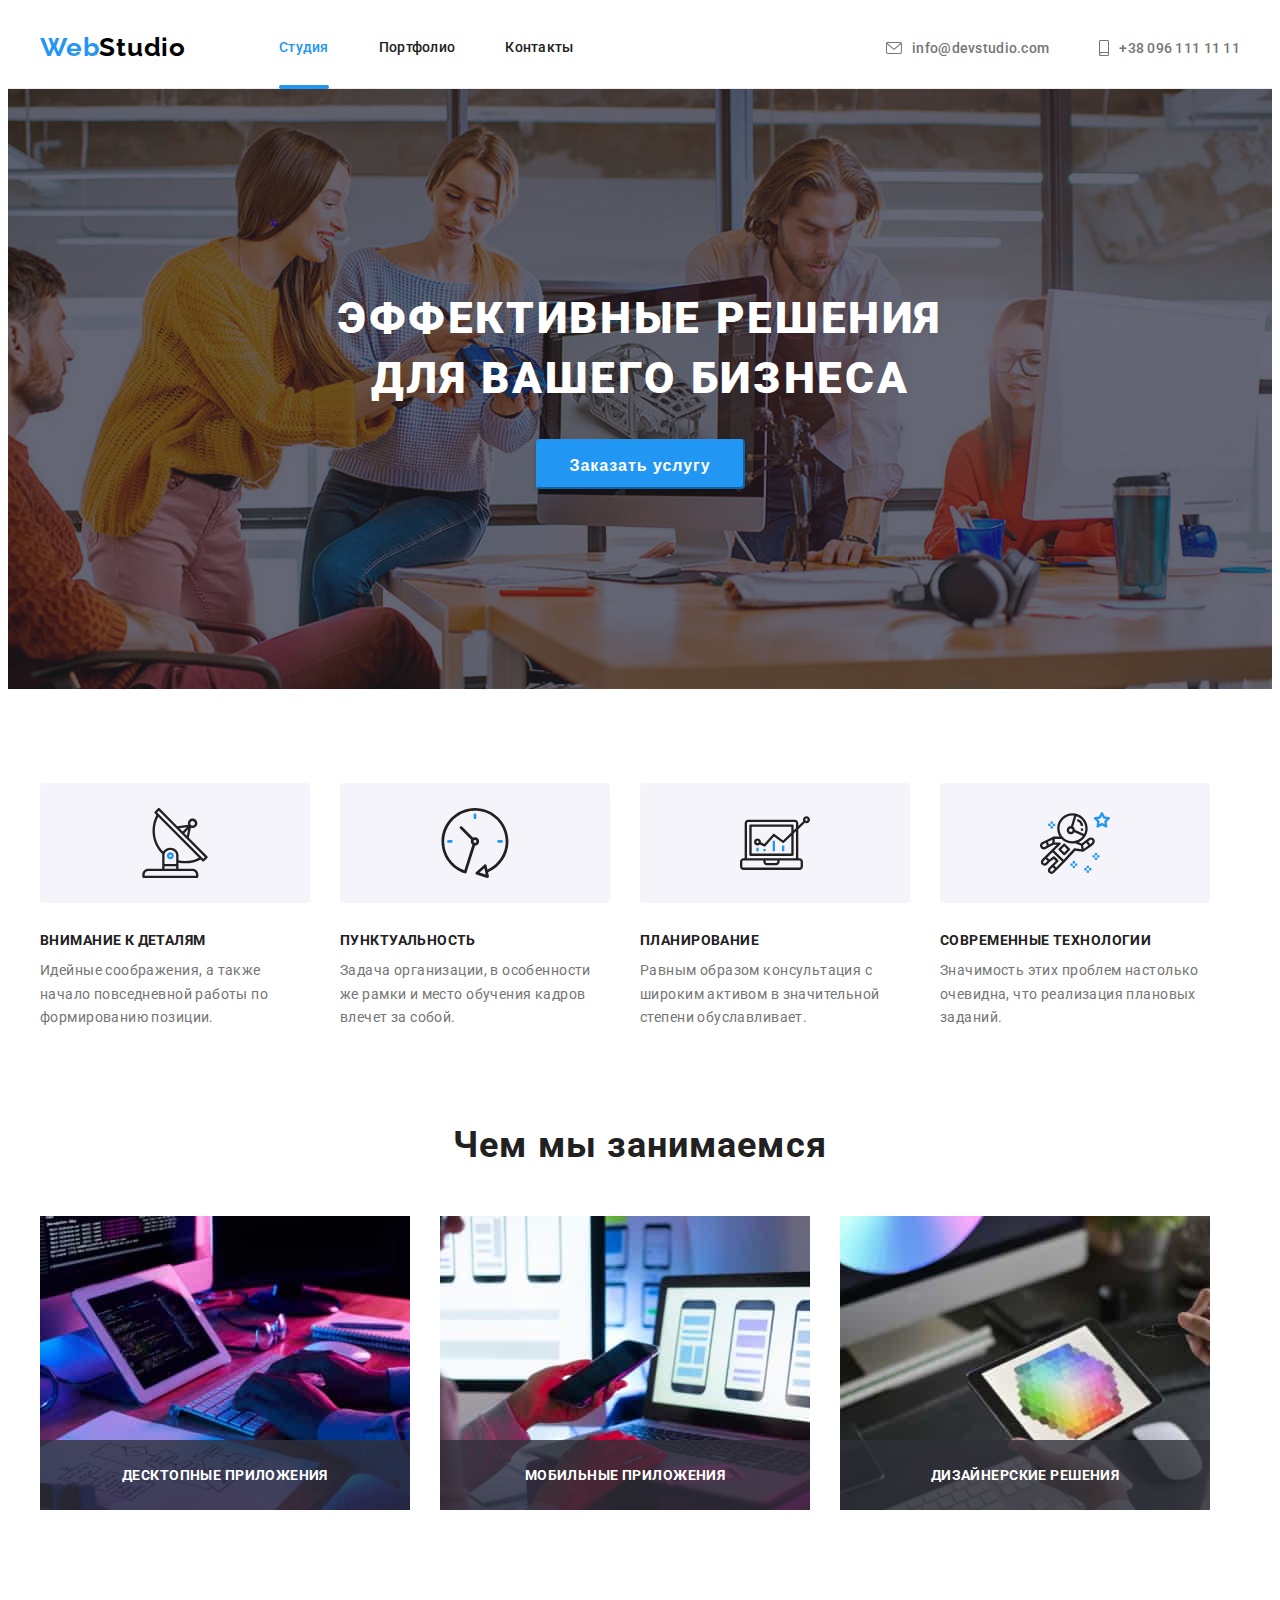
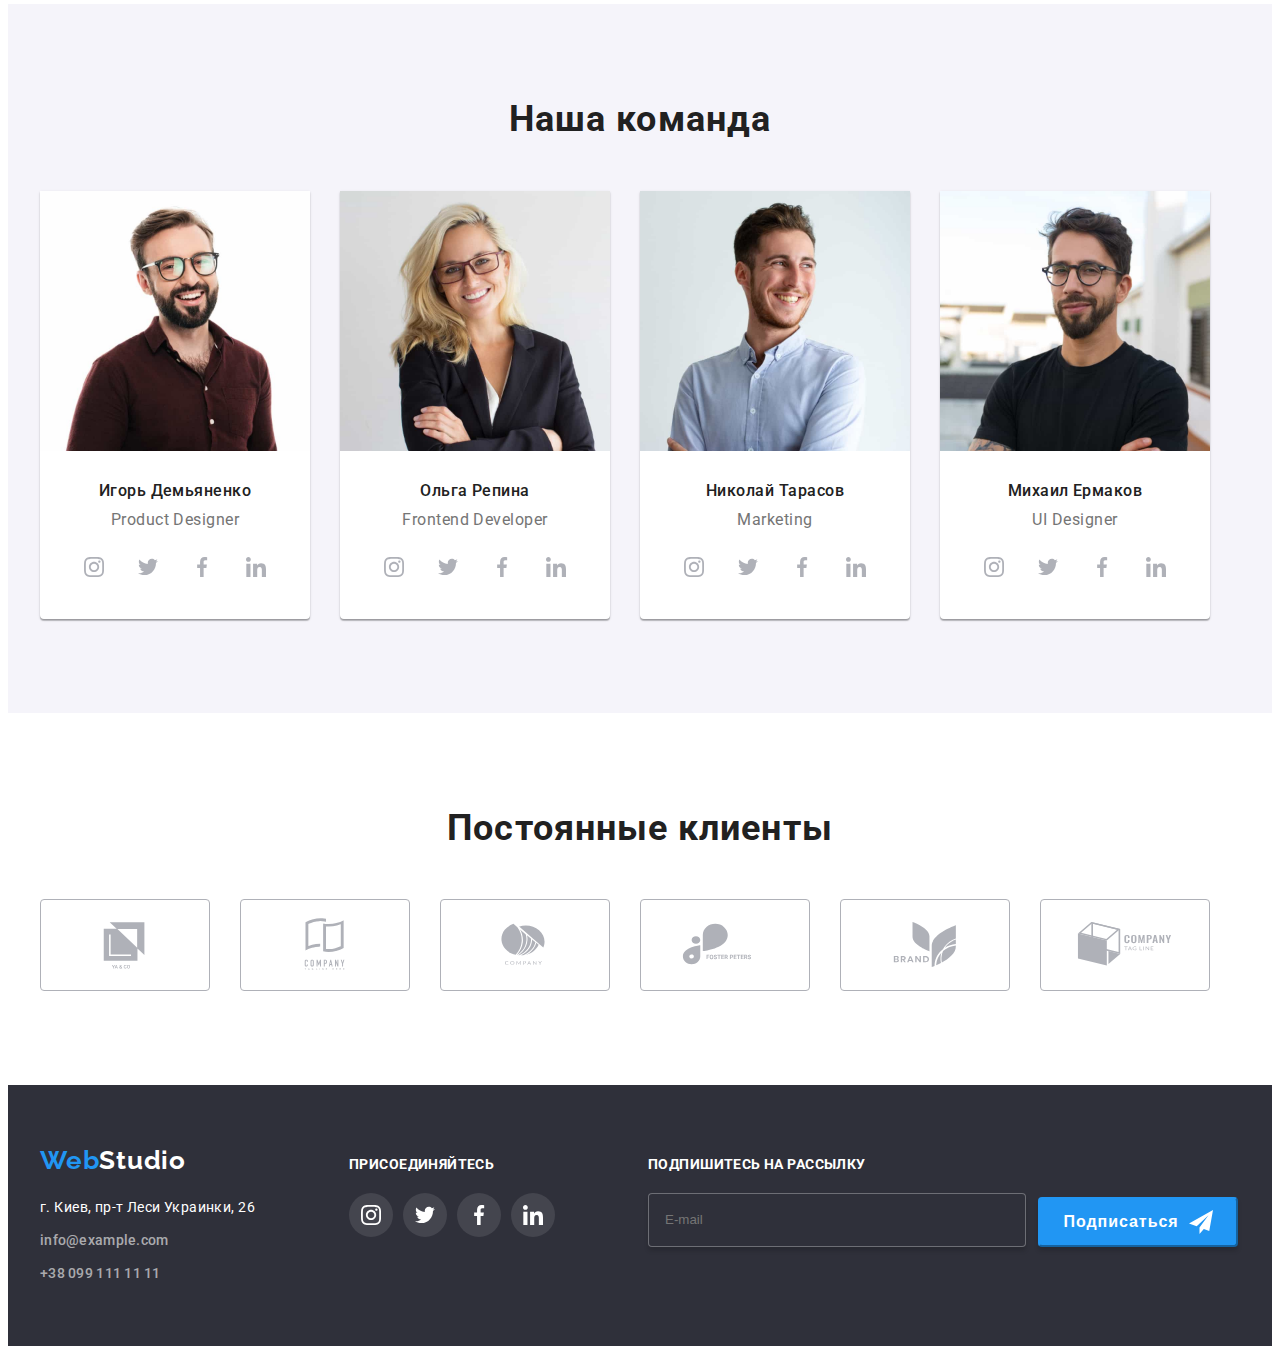
==== index.html @ bdbcc47d "start" ====
<!DOCTYPE html>
<html lang="ru">

<head>
    <meta charset="UTF-8">
    <meta http-equiv="X-UA-Compatible" content="IE=edge">
    <meta name="viewport" content="width=device-width, initial-scale=1.0">
    <title>Maine page</title>
        
    <link href="https://fonts.googleapis.com/css2?family=Raleway:wght@700&family=Roboto:wght@400;500;700;900&display=swap"
        rel="stylesheet">

    <link rel="stylesheet" href="https://cdnjs.cloudflare.com/ajax/libs/modern-normalize/1.1.0/modern-normalize.min.css"
        integrity="sha512-wpPYUAdjBVSE4KJnH1VR1HeZfpl1ub8YT/NKx4PuQ5NmX2tKuGu6U/JRp5y+Y8XG2tV+wKQpNHVUX03MfMFn9Q=="
        crossorigin="anonymous" referrerpolicy="no-referrer" />

    <link rel="stylesheet" href="./css/styles.css">
</head>

<body>
    <!--site navigation-->
    
    <header class="header">
    <div class="header-nav container">
        <nav class="header-navigation">
            <a class="logo link" href="./index.html"><span class="logo-fisrtpart">Web</span><span class="logo-secondpart">Studio</span> </a>
            <ul class="header-list list">
                <li class="header-item">
                    <a class="header-link link active" href="index.html">Студия</a>
                </li>
                <li class="header-item">
                    <a class="header-link link" href="portfolio.html">Портфолио</a>
                </li>
                <li class="header-item">
                    <a class="header-link link" href="">Контакты</a>
                </li>
            </ul>
        </nav>
        <!--contacts section-->
            <ul class="header-conacts list ">
                <li class="contacts-item">
                    <a class="contacts-link link" href="mailto:info@devstudio.com">
                        <svg class="contacts-icon" width="16" height="12">
                            <use href="./images/sprite.svg#icon-envelope"></use>
                        </svg>    
                        info@devstudio.com
                    </a>
                </li>
                <li class="contacts-item">
                    <a class="contacts-link link" href="tel:+380961111111">
                        <svg class="contacts-icon" width="10" height="16">
                            <use href="./images/sprite.svg#icon-smartphone"></use>
                        </svg>
                        +38 096 111 11 11
                    </a>
                </li>
            </ul>
    </div>
    </header>
    
    <main>
        <!--Hero site-->
        <section class="hero section">
        <div class="container hero-container">
            <h1 class="hero-title">Эффективные решения для вашего бизнеса</h1>
            <button class="hero-button btn" type="button" data-modal-open >Заказать услугу</button>
        </div>
        </section>

        <!--our features-->
        <section class="features section">
        <div class="container">
            <h2 class="features-title visually-hidden" >Наши особенности</h2> 
            <ul class="features-list list">
                <li class="features-item">
                    <div class="features-icons">
                        <svg class="features-icon" width="70" height="70">
                            <use href="./images/sprite.svg#icon-antenna"></use>
                    </svg>
                    </div>
                    <h3 class="features-description">Внимание к деталям</h3>
                    <p class="features-text">Идейные соображения, а также начало повседневной работы по формированию позиции.</p>
                </li>
                <li class="features-item">
                    <div class="features-icons">
                        <svg class="features-icon"  width="70" height="70">
                            <use href="./images/sprite.svg#icon-clock"></use>
                    </svg>
                    </div>
                    <h3 class="features-description">Пунктуальность</h3>
                    <p class="features-text">Задача организации, в особенности же рамки и место обучения кадров влечет за собой.</p>
                </li>
                <li class="features-item">
                    <div class="features-icons">
                        <svg class="features-icon"  width="70" height="70">
                            <use href="./images/sprite.svg#icon-diagram"></use>
                        </svg>
                    </div>
                    <h3 class="features-description">Планирование</h3>
                    <p class="features-text">Равным образом консультация с широким активом в значительной степени обуславливает.</p>
                </li>
                <li class="features-item">
                    <div class="features-icons">
                        <svg class="features-icon"  width="70" height="70">
                            <use href="./images/sprite.svg#icon-astronaut"></use>
                    </svg>
                    </div>
                    <h3 class="features-description">Современные технологии</h3>
                    <p class="features-text">Значимость этих проблем настолько очевидна, что реализация плановых заданий.</p>
                </li>
            </ul>
        </div>
        </section>

        <!--what we do-->
        <section class="about">
        <div class="container">
            <h2 class="about-title">Чем мы занимаемся</h2>
            <ul class="about-list list">
                <li class="about-item">
                    <img src="./images/box1.jpg" alt="development for PC" width="370" height="294">
                    <h3 class="about-discription">Десктопные приложения</h3>
                </li>
                <li class="about-item">                
                    <img src="./images/box2.jpg" alt="development for Mobile devices" width="370" height="294">
                    <h3 class="about-discription">Мобильные приложения</h3>
                </li>
                <li class="about-item">
                    <img src="./images/box3.jpg" alt="development for Tablets" width="370" height="294">
                    <h3 class="about-discription">Дизайнерские решения</h3>
                </li>
            </ul>
        </div>
        </section>
        <!--our team-->
        
        <section class="team section">
        <div class="container">
            <h2 class="team-title">Наша команда</h2>
            <ul class="team-list list">
                <li class="team-item">
                    <img src="./images/img-3.jpg" alt="фото Игорь Демьяненко" width="270" height="260">
                    <div class="team-description">
                        <h3 class="team-name">Игорь Демьяненко</h3>
                        <p class="team-text" lang="en">Product Designer</p>
                        <ul class="team-cocials list">
                            <li class="social-item">
                                <a class="social-link link" href="">
                                    <svg class="social-icon team-svg" width="20" height="20">
                                        <use href="./images/sprite.svg#icon-instagram"></use>
                                    </svg>
                                </a>
                            </li>
                            <li class="social-item">
                                <a class="social-link link" href="">
                                    <svg class="social-icon team-svg" width="20" height="20">
                                        <use href="./images/sprite.svg#icon-twitter"></use>
                                    </svg>
                                </a>
                            </li>
                            <li class="social-item">
                                <a class="social-link link" href="">
                                    <svg class="social-icon team-svg" width="20" height="20">
                                        <use href="./images/sprite.svg#icon-facebook"></use>
                                    </svg>
                                </a>
                            </li>
                            <li class="social-item">
                                <a class="social-link link" href="">
                                    <svg class="social-icon team-svg" width="20" height="20">
                                        <use href="./images/sprite.svg#icon-linkedin"></use>
                                    </svg>
                                </a>
                            </li>
                        </ul>
                    </div>
                </li>
                <li class="team-item">
                    <img src="./images/img-2.jpg" alt="фото Ольга Репина" width="270" height="260">
                    <div class="team-description">
                        <h3 class="team-name">Ольга Репина</h3>
                        <p class="team-text" lang="en">Frontend Developer</p>
                        <ul class="team-cocials list">
                            <li class="social-item">
                                <a class="social-link link" href="">
                                    <svg class="social-icon team-svg" width="20" height="20">
                                        <use href="./images/sprite.svg#icon-instagram"></use>
                                    </svg>
                                </a>
                            </li>
                            <li class="social-item">
                                <a class="social-link link" href="">
                                    <svg class="social-icon team-svg" width="20" height="20">
                                        <use href="./images/sprite.svg#icon-twitter"></use>
                                    </svg>
                                </a>
                            </li>
                            <li class="social-item">
                                <a class="social-link link" href="">
                                    <svg class="social-icon team-svg" width="20" height="20">
                                        <use href="./images/sprite.svg#icon-facebook"></use>
                                    </svg>
                                </a>
                            </li>
                            <li class="social-item">
                                <a class="social-link link" href="">
                                    <svg class="social-icon team-svg" width="20" height="20">
                                        <use href="./images/sprite.svg#icon-linkedin"></use>
                                    </svg>
                                </a>
                            </li>
                        </ul>
                    </div>
                </li>
                <li class="team-item">
                    <img src="./images/img-1.jpg" alt="фото Николай Тарасов" width="270" height="260">
                    <div class="team-description">
                        <h3 class="team-name">Николай Тарасов</h3>
                        <p class="team-text" lang="en">Marketing</p>
                        <ul class="team-cocials list">
                            <li class="social-item">
                                <a class="social-link link" href="">
                                    <svg class="social-icon team-svg" width="20" height="20">
                                        <use href="./images/sprite.svg#icon-instagram"></use>
                                    </svg>
                                </a>
                            </li>
                            <li class="social-item">
                                <a class="social-link link" href="">
                                    <svg class="social-icon team-svg" width="20" height="20">
                                        <use href="./images/sprite.svg#icon-twitter"></use>
                                    </svg>
                                </a>
                            </li>
                            <li class="social-item">
                                <a class="social-link link" href="">
                                    <svg class="social-icon team-svg" width="20" height="20">
                                        <use href="./images/sprite.svg#icon-facebook"></use>
                                    </svg>
                                </a>
                            </li>
                            <li class="social-item">
                                <a class="social-link link" href="">
                                    <svg class="social-icon team-svg" width="20" height="20">
                                        <use  href="./images/sprite.svg#icon-linkedin"></use>
                                    </svg>
                                </a>
                            </li>
                        </ul>
                    </div>
                </li>
                <li class="team-item">
                    <img src="./images/img.jpg" alt="фото Михаил Ермаков" width="270" height="260">
                    <div class="team-description">
                        <h3 class="team-name">Михаил Ермаков</h3>
                        <p class="team-text" lang="en">UI Designer</p>
                        <ul class="team-cocials list">
                            <li class="social-item">
                                <a class="social-link link" href="">
                                    <svg class="social-icon team-svg" width="20" height="20">
                                        <use href="./images/sprite.svg#icon-instagram"></use>
                                    </svg>
                                </a>
                            </li>
                            <li class="social-item">
                                <a class="social-link link" href="">
                                    <svg class="social-icon team-svg" width="20" height="20">
                                        <use href="./images/sprite.svg#icon-twitter"></use>
                                    </svg>
                                </a>
                            </li>
                            <li class="social-item">
                                <a class="social-link link" href="">
                                    <svg class="social-icon team-svg" width="20" height="20">
                                        <use href="./images/sprite.svg#icon-facebook"></use>
                                    </svg>
                                </a>
                            </li>
                            <li class="social-item">
                                <a class="social-link link" href="">
                                    <svg class="social-icon team-svg" width="20" height="20">
                                        <use href="./images/sprite.svg#icon-linkedin"></use>
                                    </svg>
                                </a>
                            </li>
                        </ul>
                    </div>
                </li>
            </ul>
        </div>
        </section>
        
        <section class="our-clients section">
            <div class="container">
                <h2 class="clients-title">Постоянные клиенты</h2>
                <ul class="clients-list list">
                    <li class="clients-item">
                        <a class="clients-link link" href="">
                            <svg class="clients-icon" width="106" height="60">
                                <use href="./images/sprite.svg#icon-logo1"></use>
                            </svg>
                        </a>
                    </li>
                    <li class="clients-item">
                        <a class="clients-link link" href="">
                            <svg class="clients-icon" width="106" height="60">
                                <use href="./images/sprite.svg#icon-logo2"></use>
                            </svg>
                        </a>
                    </li>
                    <li class="clients-item">
                        <a class="clients-link link" href="">
                            <svg class="clients-icon" width="106" height="60">
                                <use href="./images/sprite.svg#icon-logo3"></use>
                            </svg>
                        </a>
                    </li>
                    <li class="clients-item">
                        <a class="clients-link link" href="">
                            <svg class="clients-icon" width="106" height="60">
                                <use href="./images/sprite.svg#icon-logo4"></use>
                            </svg>
                        </a>
                    </li>
                    <li class="clients-item">
                        <a class="clients-link link" href="">
                            <svg class="clients-icon" width="106" height="60">
                                <use href="./images/sprite.svg#icon-logo5"></use>
                            </svg>
                        </a>
                    </li>
                    <li class="clients-item">
                        <a class="clients-link link" href="">
                            <svg class="clients-icon" width="106" height="60">
                                <use href="./images/sprite.svg#icon-logo6"></use>
                            </svg>
                        </a>
                    </li>
                </ul>
            </div>
        </section>
    </main>

<!--footer contact section-->
    
    <footer class="footer">
        <div class="container">
            <div class="footer-colum1">
                <a class="logo logo-footer link" href="./index.html"><span class="logo-fisrtpart">Web</span><span class="footer-logo-secondpart">Studio</span> </a>
                    <address class="footer-address">
                        <p class="address-text">г. Киев, пр-т Леси Украинки, 26 </p>
                        <ul class="footer-list list">
                            <li class="footer-item">
                                <a class="footer-contacts-link link" href="info@example.com">info@example.com</a>
                            </li>
                            <li class="footer-item">
                                    <a class="footer-contacts-link link" href="tel:+380991111111">+38 099 111 11 11</a>
                            </li>
                        </ul>
                    </address>
            </div>
                    <!-- <section class="follow-us"> -->
            <div class="footer-colum2">
                        <p class="follow-title">ПРИСОЕДИНЯЙТЕСЬ</p>
                        <ul class="footer-social list">
                            <li class="social-item-footer">
                                <a class="social-link link footer-socials" href="">
                                    <svg class="social-icon footer-svg" width="20" height="20">
                                        <use href="./images/sprite.svg#icon-instagram"></use>
                                    </svg>
                                </a>
                            </li>
                            <li class="social-item-footer">
                                <a class="social-link link footer-socials" href="">
                                    <svg class="social-icon footer-svg" width="20" height="20">
                                        <use href="./images/sprite.svg#icon-twitter"></use>
                                    </svg>
                                </a>
                            </li>
                            <li class="social-item-footer">
                                <a class="social-link link footer-socials" href="">
                                    <svg class="social-icon footer-svg" width="20" height="20">
                                        <use href="./images/sprite.svg#icon-facebook"></use>
                                    </svg>
                                </a>
                            </li>
                            <li class="social-item-footer">
                                <a class="social-link link footer-socials" href="">
                                    <svg class="social-icon footer-svg" width="20" height="20">
                                        <use href="./images/sprite.svg#icon-linkedin"></use>
                                    </svg>
                                </a>
                            </li>
                        </ul>
            </div>
                    <!-- </section Subscribe> -->
            
            <form class="footer-form" name="signup_form" autocomplete="off">
                <label>
                    <b class="subscribe-title">Подпишитесь на рассылку</b>
                    <input class="footer-input" type="email" name="email" placeholder="E-mail">
                </label>
                <button class="footer-button btn" type="submit"> Подписаться
                    <svg class="signup-icon" width="24" height="24">
                        <use href="./images/sprite.svg#icon-icon-send"></use>
                    </svg>
                </button>
            </form>
        </div>
    </footer>

    <div class="backdrop is-hidden" data-modal>
        <div class="modal-window">
            <button class="modal-button btn" type="button" data-modal-close>
                <svg class="modal-icon" width="11" height="11">
                    <use href="./images/sprite.svg#icon-closed"></use>
                </svg>
            </button>
            <form class="modal-form" name="order data">
                <b class="modal-title">Оставьте свои данные, мы вам перезвоним</b>
                <label class="form-label">
                    <span class="form-text">Имя</span>
                    <span class="input-position">
                        <input id="contact-details-head" class="form-input" type="text" name="user-name" placeholder=" ">
                        <svg class="modal-icon input-icon" width="18" height="18">
                            <use href="./images/sprite.svg#icon-person"></use>
                        </svg>
                    </span>
                </label>
                <label class="form-label">
                    <span class="form-text">Телефон</span>
                    <span class="input-position">
                        <input class="form-input" type="tel" name="user-tel" placeholder=" ">
                        <svg class="modal-icon input-icon" width="18" height="18">
                            <use href="./images/sprite.svg#icon-phone"></use>
                        </svg>
                    </span>
                </label>
                <label class="form-label">
                    <span class="form-text">Почта</span>
                    <span class="input-position">
                        <input class="form-input" type="email" name="user-email" placeholder=" ">
                        <svg class="modal-icon input-icon" width="18" height="18">
                            <use href="./images/sprite.svg#icon-email"></use>
                        </svg>
                    </span>
                </label>
                <label class="form-comments">
                    <span class="form-text">Комментарий</span>
                    <textarea class="form-comment" name="comment" placeholder="Введите текст"></textarea>
                </label>
                <label class="form-checkbox">
                    <input class="checkbox-input" type="checkbox" name="user agreement" value="user agreement">
                    <svg class="checkbox-icon" width="16" height="15">
                        <use href="./images/sprite.svg#icon-check"></use>
                    </svg>
                    <span class="checkbox-text">Соглашаюсь с рассылкой и принимаю <a  class="form-link link" href="">Условия договора</a></span>
                </label>

                <button class="form-button btn" type="submit">Отправить</button>
            </form>
        </div>
    </div>
    
    <script src="./js/modal.js"></script>
</body>

</html>
---- css/styles.css ----
:root {
  --maine-title-color: #212121;
  --maine-text-color: #757575;
  --accent-color: #2196f3;
  --primary-white-color: #ffffff;
  --maine-background-color: #f5f4fa;
  --second-backgroud-color: #2f303a;
  --address-color: rgba(255, 255, 255, 0.6);
  --icon-color: #afb1b8;
  --animation-time: 250ms;
  --animation-timing-function: cubic-bezier(0.4, 0, 0.2, 1);
  --animation-delay: 0ms;
}

body {
  font-family: "Roboto", sans-serif;
  color: var(--maine-text-color);
  background-color: var(--primary-white-color);
}

.container {
  width: 1200px;
  margin-left: auto;
  margin-right: auto;
  padding-left: 15px;
  padding-right: 15px;
}

h1,
h2,
h3,
h4,
h5,
h6,
p {
  margin: 0px;
  padding: 0px;
}

ul {
  margin-top: 0;
  margin-bottom: 0;
  padding-left: 0;
}

img {
  display: block;
  max-width: 100%;
  height: auto;
}

.visually-hidden {
  position: absolute;
  width: 1px;
  height: 1px;
  margin: -1px;
  padding: 0;
  overflow: hidden;
  border: 0;
  clip: rect(0 0 0 0);
}

.section {
  padding-top: 94px;
  padding-bottom: 94px;
}

.link {
  text-decoration: none;
}

.list {
  list-style: none;
}

.btn {
  cursor: pointer;
}

/*------header------ */

.header {
  border-bottom: 1px solid #ececec;
}

.header-nav {
  display: flex;
  align-items: center;
}

/*--------Logo------*/

.logo {
  margin-right: 93px;

  font-family: "Raleway", sans-serif;
  font-style: normal;
  font-weight: 700;
  font-size: 26px;
  line-height: 1.2;
  letter-spacing: 0.03em;
}
.logo-fisrtpart {
  color: var(--accent-color);
}
.logo-secondpart {
  color: #000000;
}

.header-navigation {
  display: flex;
  align-items: center;

  font-weight: 500;
  font-size: 14px;
  line-height: 1.14;
  letter-spacing: 0.02em;
}

.header-list {
  display: flex;
}
.header-item:not(:last-child) {
  margin-right: 50px;
}

.header-link {
  display: block;
  padding-top: 32px;
  padding-bottom: 32px;
  color: var(--maine-title-color);

  transition-property: color;
  transition-duration: var(--animation-time);
  transition-timing-function: var(--animation-timing-function);
  transition-delay: var(--animation-delay);
}

.header-item {
  position: relative;
}

.header-link:hover,
.header-link:focus {
  color: var(--accent-color);
}

.active {
  color: var(--accent-color);
}

.active:after {
  content: "";
  position: absolute;
  height: 4px;
  width: 100%;
  bottom: -1px;
  right: 0px;

  background-color: var(--accent-color);
  border-radius: 2px;
}

.header-conacts {
  display: flex;
  margin-left: auto;
  align-items: center;
}

.contacts-item {
  justify-content: center;
  align-items: center;
}

.contacts-item:hover,
.contacts-item:focus {
  color: var(--accent-color);
}

.header-icon:hover,
.header-icon:focus {
  fill: var(--accent-color);
}

.contacts-item + .contacts-item {
  margin-left: 50px;
}

.contacts-link {
  display: flex;
  align-items: center;
  justify-content: center;

  font-weight: 500;
  font-size: 14px;
  line-height: 16px;
  letter-spacing: 0.02em;
  color: var(--maine-text-color);

  transition-property: color;
  transition-duration: var(--animation-time);
  transition-timing-function: var(--animation-timing-function);
  transition-delay: var(--animation-delay);
}

.contacts-icon {
  margin-right: 10px;
  fill: var(--maine-text-color);

  transition-property: fill;
  transition-duration: var(--animation-time);
  transition-timing-function: var(--animation-timing-function);
  transition-delay: var(--animation-delay);
}

.contacts-icon {
  justify-content: center;
  align-items: center;
}

.contacts-link:hover,
.contacts-link:focus {
  color: var(--accent-color);
}

.contacts-link:hover .contacts-icon,
.contacts-link:focus .contacts-icon {
  fill: var(--accent-color);
}

/*------hero------ */
.hero {
  display: flex;
  text-align: center;
  align-items: center;
  padding-top: 200px;
  padding-bottom: 200px;
  margin-left: auto;
  margin-right: auto;

  background-image: linear-gradient(
      rgba(47, 48, 58, 0.4),
      rgba(47, 48, 58, 0.4)
    ),
    url("../images/background/hero.jpg");
  background-repeat: no-repeat;
  background-position: 50% 50%;
  background-size: cover;
  max-width: 1600px;
}

/* .hero-container {
  background-image: url("./images/background/Img.jpg");
} */

.hero-title {
  margin: 0 auto 30px;
  max-width: 696px;

  font-weight: 900;
  font-size: 44px;
  line-height: 1.36;
  letter-spacing: 0.06em;
  text-transform: uppercase;
  color: var(--primary-white-color);
}

.hero-button {
  display: inline-block;
  border-radius: 4px;
  padding: 10px 32px;
  min-width: 200px;
  height: 50px;
  border-color: var(--accent-color);

  background-color: var(--accent-color);
  font-weight: 700;
  font-size: 16px;
  line-height: 1.87;
  letter-spacing: 0.06em;
  color: var(--primary-white-color);
  text-align: center;
  box-shadow: 0px 4px 4px rgba(0, 0, 0, 0.15);

  transition-property: background-color;
  transition-duration: var(--animation-time);
  transition-timing-function: var(--animation-timing-function);
  transition-delay: var(--animation-delay);
}

.hero-button:hover,
.hero-button:focus {
  background-color: #188ce8;
}

/*------features------ */
.features-list {
  display: flex;
}

.features-item + .features-item {
  margin-left: 30px;
}

.features-item {
  width: 270px;
}

.features-icons {
  display: flex;
  align-items: center;
  justify-content: center;
  margin-bottom: 30px;
  background-color: var(--maine-background-color);
  border-radius: 4px;
  width: 270px;
  height: 120px;
}

/* .features-icon {
  display: flex;
  margin-bottom: 55px;
  margin-left: 100px;
  justify-content: center;
} */

/* .features-icon {
  display: block;
} */

.features-description {
  margin-bottom: 10px;

  font-weight: 700;
  font-size: 14px;
  line-height: 1.14;
  letter-spacing: 0.03em;
  text-transform: uppercase;
  color: var(--maine-title-color);
}

.features-text {
  font-size: 14px;
  line-height: 1.71;
  letter-spacing: 0.03em;
}

/*------what we do------ */

.about {
  padding-bottom: 94px;
}

.about-title {
  margin-bottom: 50px;

  font-weight: 700;
  font-size: 36px;
  line-height: 1.17;
  text-align: center;
  letter-spacing: 0.03em;
  color: var(--maine-title-color);
}

.about-list {
  display: flex;
}

.about-item {
  position: relative;
}

.about-item:not(:last-child) {
  margin-right: 30px;
  min-width: 370px;
}

.about-discription {
  position: absolute;
  bottom: 0;
  left: 0;

  display: flex;
  align-items: center;
  justify-content: center;

  height: 70px;
  width: 100%;

  font-weight: 700;
  font-size: 14px;
  line-height: 1.14;
  letter-spacing: 0.03em;
  text-transform: uppercase;
  color: var(--primary-white-color);
  background-color: rgba(47, 48, 58, 0.8);
}

/* border: 1px solid #000000;
  box-sizing: border-box;
  box-shadow: 0px 4px 4px rgba(0, 0, 0, 0.25); */

/*------our team------ */

.team {
  background-color: var(--maine-background-color);
}

.team-title {
  margin-bottom: 50px;

  font-weight: 700;
  font-size: 36px;
  line-height: 1.17;
  text-align: center;
  letter-spacing: 0.03em;
  color: var(--maine-title-color);
}

.team-list {
  display: flex;

  font-size: 16px;
  line-height: 1.19;
  text-align: center;
  letter-spacing: 0.03em;
  color: var(--maine-title-color);
}

.team-item {
  max-width: 270px;
  background-color: var(--primary-white-color);
  border-radius: 0px 0px 4px 4px;
  box-shadow: 0px 1px 3px rgba(0, 0, 0, 0.12), 0px 1px 1px rgba(0, 0, 0, 0.14),
    0px 2px 1px rgba(0, 0, 0, 0.2);
}
.team-item:not(:last-child) {
  margin-right: 30px;
}

.team-description {
  padding: 30px;
}

.team-name {
  margin-bottom: 10px;

  font-size: 16px;
  font-weight: 500;
}

.team-text {
  margin-bottom: 16px;
  color: var(--maine-text-color);
}

.team-cocials {
  display: flex;
  justify-content: center;
}

.social-item:not(:last-child) {
  margin-right: 10px;
}

.social-link {
  display: flex;
  width: 44px;
  height: 44px;
  align-items: center;
  justify-content: center;
  border-radius: 50%;
  background-color: var(--primary-white-color);

  transition-property: background-color;
  transition-duration: var(--animation-time);
  transition-timing-function: var(--animation-timing-function);
  transition-delay: var(--animation-delay);
}

.social-icon {
  transition-property: fill;
  transition-duration: var(--animation-time);
  transition-timing-function: var(--animation-timing-function);
  transition-delay: var(--animation-delay);
}

.team-svg {
  fill: var(--icon-color);
}

.social-link:hover,
.social-link:focus {
  background-color: var(--accent-color);
}

/* .social-link:hover,
.social-link:focus, */
.social-link:hover .social-icon,
.social-link:focus .social-icon {
  fill: var(--primary-white-color);
  /* background-color: var(--accent-color); */
}

/*------our clients------ */

.clients-title {
  margin-bottom: 50px;

  font-weight: 700;
  font-size: 36px;
  line-height: 1.17;
  text-align: center;
  letter-spacing: 0.03em;
  color: var(--maine-title-color);
}

.clients-list {
  display: flex;
}

.clients-item:not(:first-child) {
  margin-left: 30px;
}

.clients-link {
  display: flex;
  width: 170px;
  height: 92px;
  justify-content: center;
  align-items: center;
  border: 1px solid #afb1b8;
  box-sizing: border-box;
  border-radius: 4px;

  transition-property: border-color;
  transition-duration: var(--animation-time);
  transition-timing-function: var(--animation-timing-function);
  transition-delay: var(--animation-delay);
}

.clients-icon {
  fill: var(--icon-color);

  transition-property: fill;
  transition-duration: var(--animation-time);
  transition-timing-function: var(--animation-timing-function);
  transition-delay: var(--animation-delay);
}

.clients-link:hover,
.clients-link:focus,
.clients-link:hover .clients-icon,
.clients-link:focus .clients-icon {
  fill: var(--accent-color);
  border-color: var(--accent-color);
}

/*------footer------ */

.footer {
  padding-top: 60px;
  padding-bottom: 60px;

  background-color: var(--second-backgroud-color);
}

.footer .container {
  display: flex;
  align-items: baseline;
}

.logo-footer {
  display: block;
  margin-bottom: 20px;
}

.footer-logo-secondpart {
  color: var(--primary-white-color);
}

.footer-address {
  font-style: normal;
  font-weight: 400;
  font-size: 14px;
  line-height: 1.71;
  letter-spacing: 0.03em;
}

.address-text {
  margin-bottom: 9px;

  color: var(--primary-white-color);
}

.footer-item:first-child {
  margin-bottom: 9px;
}

.footer-contacts-link {
  font-weight: 500;
  font-size: 14px;
  line-height: 16px;
  letter-spacing: 0.02em;
  color: var(--address-color);

  transition-property: color;
  transition-duration: var(--animation-time);
  transition-timing-function: var(--animation-timing-function);
  transition-delay: var(--animation-delay);
}
.footer-contacts-link:hover,
.footer-contacts-link:focus {
  color: var(--accent-color);
}

.footer-colum2 {
  margin-left: 70px;
  /* padding-top: 12px; */
}

.follow-us {
  margin-left: 70px;
}

.follow-title {
  margin-bottom: 20px;

  font-weight: 700;
  font-size: 14px;
  line-height: 1.14;
  letter-spacing: 0.03em;
  text-transform: uppercase;

  color: var(--primary-white-color);
}

.footer-social {
  display: flex;
}

.social-item-footer:not(:last-child) {
  margin-right: 10px;
}

.footer-socials {
  display: flex;
  width: 44px;
  height: 44px;
  align-items: center;
  justify-content: center;
  border-radius: 50%;
  background-color: rgba(255, 255, 255, 0.1);
}

.footer-svg {
  fill: var(--primary-white-color);

  transition-property: fill;
  transition-duration: var(--animation-time);
  transition-timing-function: var(--animation-timing-function);
  transition-delay: var(--animation-delay);
}

.social-link:hover,
.social-link:focus,
.social-link:hover .footer-svg,
.social-link:focus .footer-svg {
  fill: var(--primary-white-color);
}

/*------------------Subscribe--------------- */

.footer-form {
  display: flex;
  width: 570px;
  margin-left: 93px;
}

.subscribe-title {
  flex-direction: column;
  font-weight: 700;
  font-size: 14px;
  line-height: 1.14;
  letter-spacing: 0.03em;
  text-transform: uppercase;

  color: var(--primary-white-color);
}

.footer-input {
  width: 358px;
  height: 50px;
  margin-top: 20px;
  padding-left: 16px;

  color: var(--primary-white-color);

  border: 1px solid rgba(255, 255, 255, 0.3);
  border-radius: 4px;
  box-shadow: 0px 4px 4px rgba(0, 0, 0, 0.15);
  background-color: var(--second-backgroud-color);
  outline: transparent;
}

.footer-input input::placeholder {
  font-weight: 400;
  font-size: 16px;
  line-height: 1.25;
  display: flex;
  align-items: center;
  letter-spacing: 0.03em;
  color: rgba(255, 255, 255, 0.6);
}

.footer-button {
  display: flex;
  align-items: center;
  justify-content: center;
  margin-top: auto;
  margin-left: 12px;
  border-radius: 4px;
  min-width: 200px;
  height: 50px;
  border-color: var(--accent-color);

  background-color: var(--accent-color);
  font-weight: 700;
  font-size: 16px;
  line-height: 1.87;
  letter-spacing: 0.06em;
  color: var(--primary-white-color);
  text-align: center;
  box-shadow: 0px 4px 4px rgba(0, 0, 0, 0.15);

  transition-property: background-color;
  transition-duration: var(--animation-time);
  transition-timing-function: var(--animation-timing-function);
  transition-delay: var(--animation-delay);
}

.footer-button:hover,
.footer-button:focus {
  background-color: #188ce8;
}

.signup-icon {
  margin-left: 10px;
  fill: var(--primary-white-color);
}

/*------------------modal-window--------------- */

.backdrop {
  position: fixed;
  top: 0px;
  left: 0px;
  width: 100%;
  height: 100%;

  background-color: rgba(0, 0, 0, 0.2);
  box-shadow: 0px 4px 4px rgba(0, 0, 0, 0.25);

  transition: opacity 1000ms, visibility 1000ms;
}

.backdrop.is-hidden {
  opacity: 0;
  visibility: hidden;
  pointer-events: none;
}

.modal-window {
  position: absolute;
  top: 50%;
  left: 50%;
  transform: translate(-50%, -50%);
  width: 528px;
  height: 581px;

  background-color: var(--primary-white-color);
  box-shadow: 0px 1px 3px rgba(0, 0, 0, 0.12), 0px 1px 1px rgba(0, 0, 0, 0.14),
    0px 2px 1px rgba(0, 0, 0, 0.2);
  border-radius: 4px;
}

.modal-button {
  position: absolute;
  top: 8px;
  right: 8px;
  width: 30px;
  height: 30px;
  border-radius: 50%;
  background-color: var(--primary-white-color);
  border: 1px solid rgba(0, 0, 0, 0.1);
  cursor: pointer;
}

.modal-icon {
  transition-property: fill;
  transition-duration: var(--animation-time);
  transition-timing-function: var(--animation-timing-function);
  transition-delay: var(--animation-delay);
}

.modal-button:hover,
.modal-button:focus {
  fill: var(--accent-color);
}

.modal-icon:hover,
.modal-icon:focus {
  fill: var(--accent-color);
}

/*------------------modal-form--------------- */

.modal-form {
  display: flex;
  flex-direction: column;
  padding: 40px;
}

.modal-title {
  margin-bottom: 12px;

  font-weight: 700;
  font-size: 20px;
  line-height: 1.15;
  text-align: center;
  letter-spacing: 0.03em;

  color: var(--maine-title-color);
}

.form-label {
  display: flex;
  flex-direction: column;
}

.form-text {
  margin-bottom: 4px;
  font-size: 12px;
  line-height: 1.17;
  letter-spacing: 0.01em;

  color: var(--maine-text-color);
}

.form-label {
  cursor: pointer;
}

.form-label:not(:last-child) {
  margin-bottom: 10px;
}

.input-position {
  position: relative;
}

.form-input {
  padding-left: 42px;
  width: 100%;
  height: 40px;
  border: 1px solid rgba(33, 33, 33, 0.2);
  box-sizing: border-box;
  border-radius: 4px;
  cursor: pointer;
  outline: transparent;

  transition-property: border-color;
  transition-duration: var(--animation-time);
  transition-timing-function: var(--animation-timing-function);
  transition-delay: var(--animation-delay);
}

.input-position:focus-within {
  border-color: var(--accent-color);
}

.form-input:hover,
.form-input:focus {
  border-color: var(--accent-color);
}

.form-input:hover ~ .input-icon,
.form-input:focus ~ .input-icon {
  fill: var(--accent-color);
}

.input-icon {
  position: absolute;
  top: 50%;
  left: 012px;

  transform: translatey(-50%);

  transition-property: fill;
  transition-duration: var(--animation-time);
  transition-timing-function: var(--animation-timing-function);
  transition-delay: var(--animation-delay);
}

.form-comments {
  cursor: pointer;
}

.form-comment {
  margin-top: 4px;
  resize: none;
  margin-bottom: 20px;
  width: 100%;
  height: 120px;
  padding: 12px 16px;
  border: 1px solid rgba(33, 33, 33, 0.2);
  box-sizing: border-box;
  border-radius: 4px;
  cursor: pointer;
  outline: transparent;
  transition-property: border-color;
  transition-duration: var(--animation-time);
  transition-timing-function: var(--animation-timing-function);
  transition-delay: var(--animation-delay);
}

.form-comment:hover,
.form-comment:focus {
  border-color: var(--accent-color);
}

.form-comments textarea::placeholder {
  font-size: 14px;
  line-height: 1.14;
  letter-spacing: 0.01em;
  color: rgba(117, 117, 117, 0.5);
}

.form-checkbox {
  display: flex;
  align-items: center;
  justify-content: center;
  margin-bottom: 30px;
  cursor: pointer;
}

.checkbox-icon {
  margin-right: 7px;
  border: 2px solid #212121;
  border-radius: 2px;
  fill: transparent;

  transition-property: fill, background-color, border-color;
  transition-duration: var(--animation-time);
  transition-timing-function: var(--animation-timing-function);
  transition-delay: var(--animation-delay);
}

.checkbox-input {
  position: absolute;
  width: 1px;
  height: 1px;
  margin: -1px;
  padding: 0;
  overflow: hidden;
  border: 0;
  clip: rect(0 0 0 0);
}

.checkbox-input:checked + .checkbox-icon {
  background-color: var(--accent-color);
  fill: var(--primary-white-color);
  border-color: var(--accent-color);
}

.checkbox-text {
  text-align: center;

  font-size: 14px;
  line-height: 1.71;
  letter-spacing: 0.03em;
  color: var(--maine-text-color);
}

.form-link {
  text-decoration-line: underline;
  color: var(--accent-color);
}

.form-button {
  display: block;
  margin-left: auto;
  margin-right: auto;
  border-radius: 4px;
  padding: 10px 32px;
  width: 200px;
  height: 50px;
  border-color: var(--accent-color);

  background-color: var(--accent-color);
  font-weight: 700;
  font-size: 16px;
  line-height: 1.87;
  letter-spacing: 0.06em;
  color: var(--primary-white-color);
  text-align: center;
  box-shadow: 0px 4px 4px rgba(0, 0, 0, 0.15);

  transition-property: background-color;
  transition-duration: var(--animation-time);
  transition-timing-function: var(--animation-timing-function);
  transition-delay: var(--animation-delay);
}

.form-button:hover,
.form-button:focus {
  background-color: #188ce8;
}

/*------------------PORTFOLIO--------------- */

/*------filters------ */

.filters-list {
  display: flex;
  justify-content: center;
  margin-bottom: 50px;
}

.filters-item:not(:last-child) {
  margin-right: 8px;
}

.projects-title {
  color: var(--maine-title-color);
}

.filters-button {
  padding: 6px 22px;
  border-radius: 4px;
  border-color: transparent;

  font-family: Roboto;
  font-weight: 500;
  font-size: 16px;
  line-height: 1.62;
  letter-spacing: 0.03em;
  text-align: center;
  background-color: #f5f4fa;

  transition-property: color, background-color, box-shadow;
  transition-duration: var(--animation-time);
  transition-timing-function: var(--animation-timing-function);
  transition-delay: var(--animation-delay);
}

.filters-button:hover,
.filters-button:focus {
  color: var(--primary-white-color);
  background-color: var(--accent-color);
  box-shadow: 0px 3px 1px rgba(0, 0, 0, 0.1), 0px 1px 2px rgba(0, 0, 0, 0.08),
    0px 2px 2px rgba(0, 0, 0, 0.12);
}

/*------projects------ */

.projects-list {
  display: flex;
  flex-wrap: wrap;
  margin-top: -30px;
  margin-left: -30px;
  /* border: 1px solid #EEEEEE; */
}

.projects-item {
  display: block;
  flex-basis: calc((100% - 30px) / 3);
  margin-left: 30px;
  margin-top: 30px;
  box-sizing: border-box;
  max-width: 370px;
}

.projects-link {
  display: block;
  transition-property: box-shadow;
  transition-duration: 250ms;
  transition-timing-function: cubic-bezier(0.4, 0, 0.2, 1);
  transition-delay: 0ms;
}

.projects-link:hover,
.projects-link:focus {
  box-shadow: 0px 1px 1px rgba(0, 0, 0, 0.12), 0px 4px 4px rgba(0, 0, 0, 0.06),
    1px 4px 6px rgba(0, 0, 0, 0.16);
}

.projects-link:hover .hidden-text,
.projects-link:focus .hidden-text {
  transform: translatey(0%);
}

.projects-thumb {
  position: relative;
  overflow: hidden;
}

.hidden-text {
  position: absolute;
  width: 100%;
  height: 100%;
  bottom: 0;
  left: 0;
  overflow: auto;

  /* transform: translatey(100%);
  transition: transform 250ms cubic-bezier(0.4, 0, 0.2, 1); */

  transform: translatey(100%);
  transition: transform;
  transition-duration: var(--animation-time);
  transition-timing-function: var(--animation-timing-function);
  transition-delay: var(--animation-delay);

  display: flex;
  align-items: center;
  padding-left: 24px;
  padding-right: 24px;

  font-weight: 400;
  font-size: 18px;
  line-height: 1.56;
  letter-spacing: 0.03em;
  color: var(--primary-white-color);
  background-color: rgba(33, 150, 243, 0.9);
}

.img-content {
  padding: 20px 24px;
  border-right: 1px solid #eeeeee;
  border-bottom: 1px solid #eeeeee;
  border-left: 1px solid #eeeeee;
}

.projects-discription {
  margin-bottom: 4px;

  font-weight: 700;
  font-size: 18px;
  line-height: 2;
  letter-spacing: 0.06em;
  color: var(--maine-title-color);
}

.projects-text {
  font-size: 16px;
  line-height: 1.87;
  letter-spacing: 0.03em;
  color: var(--maine-text-color);
}
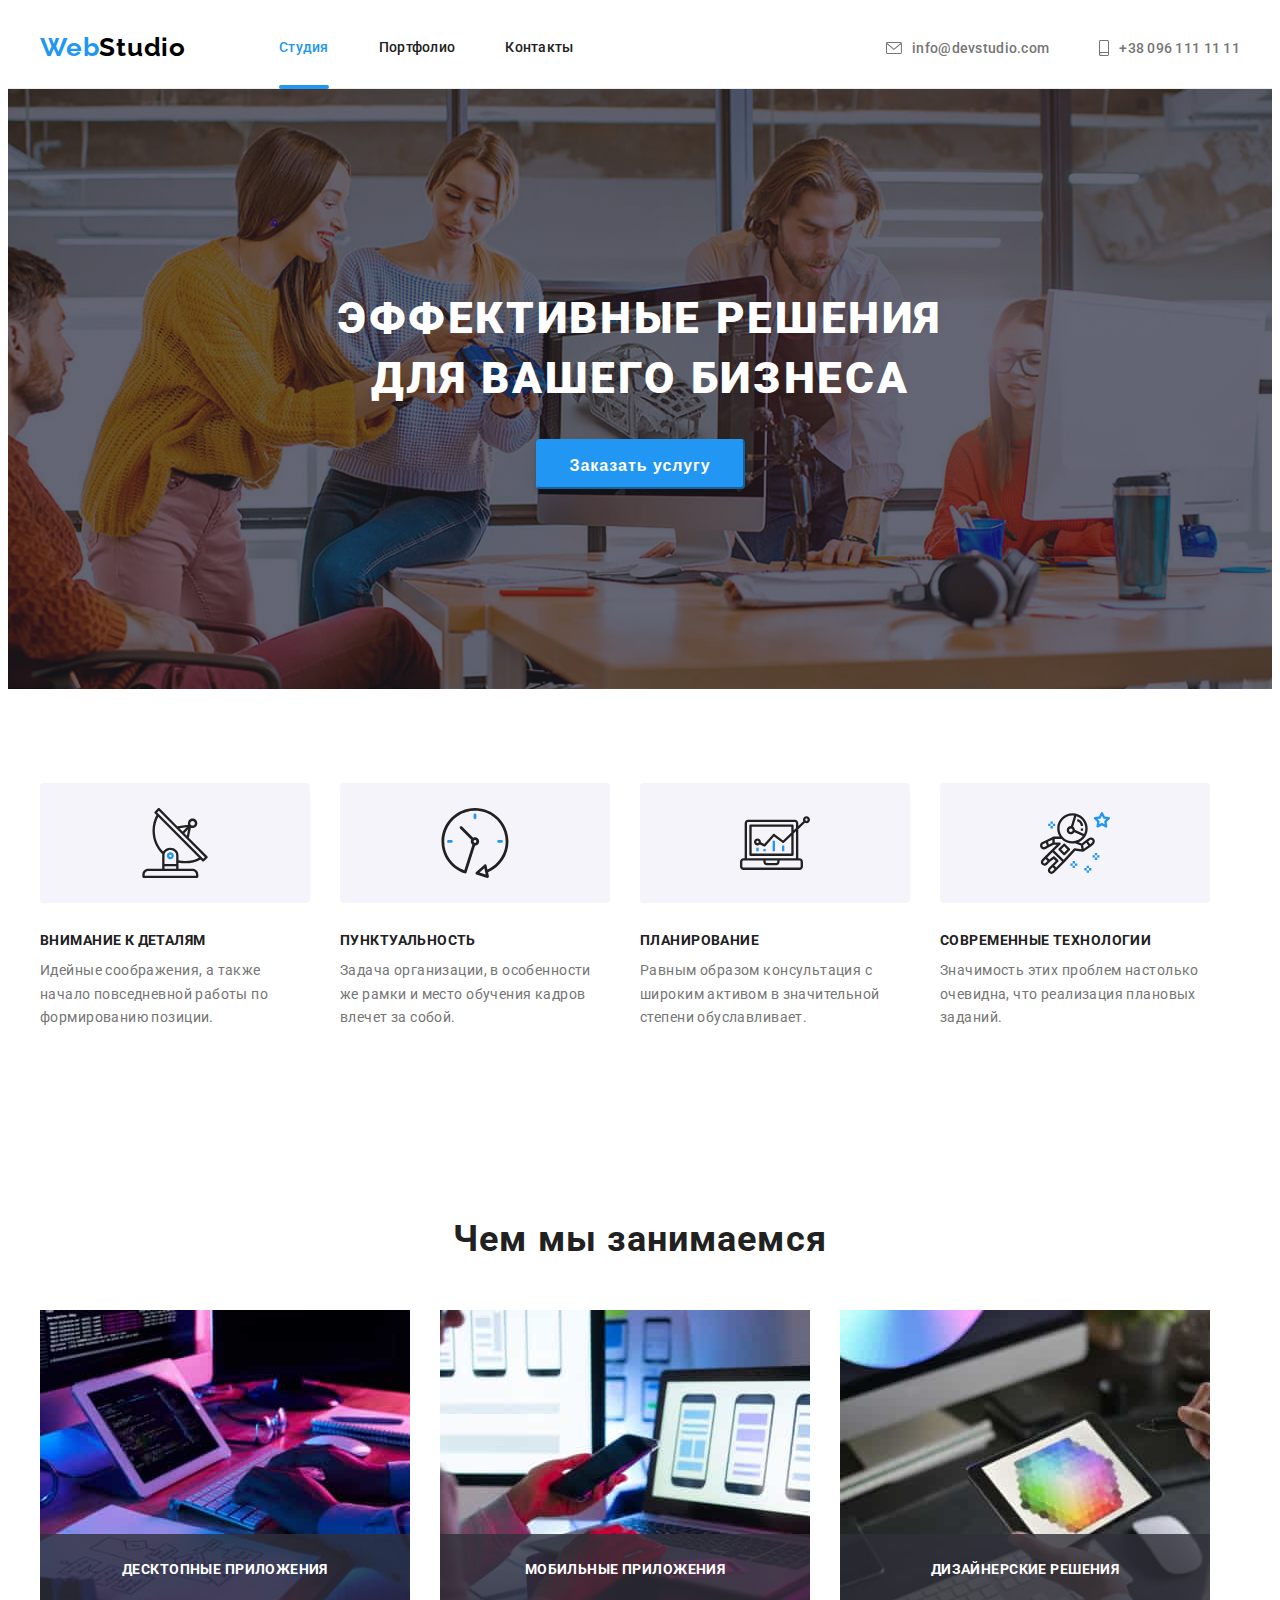
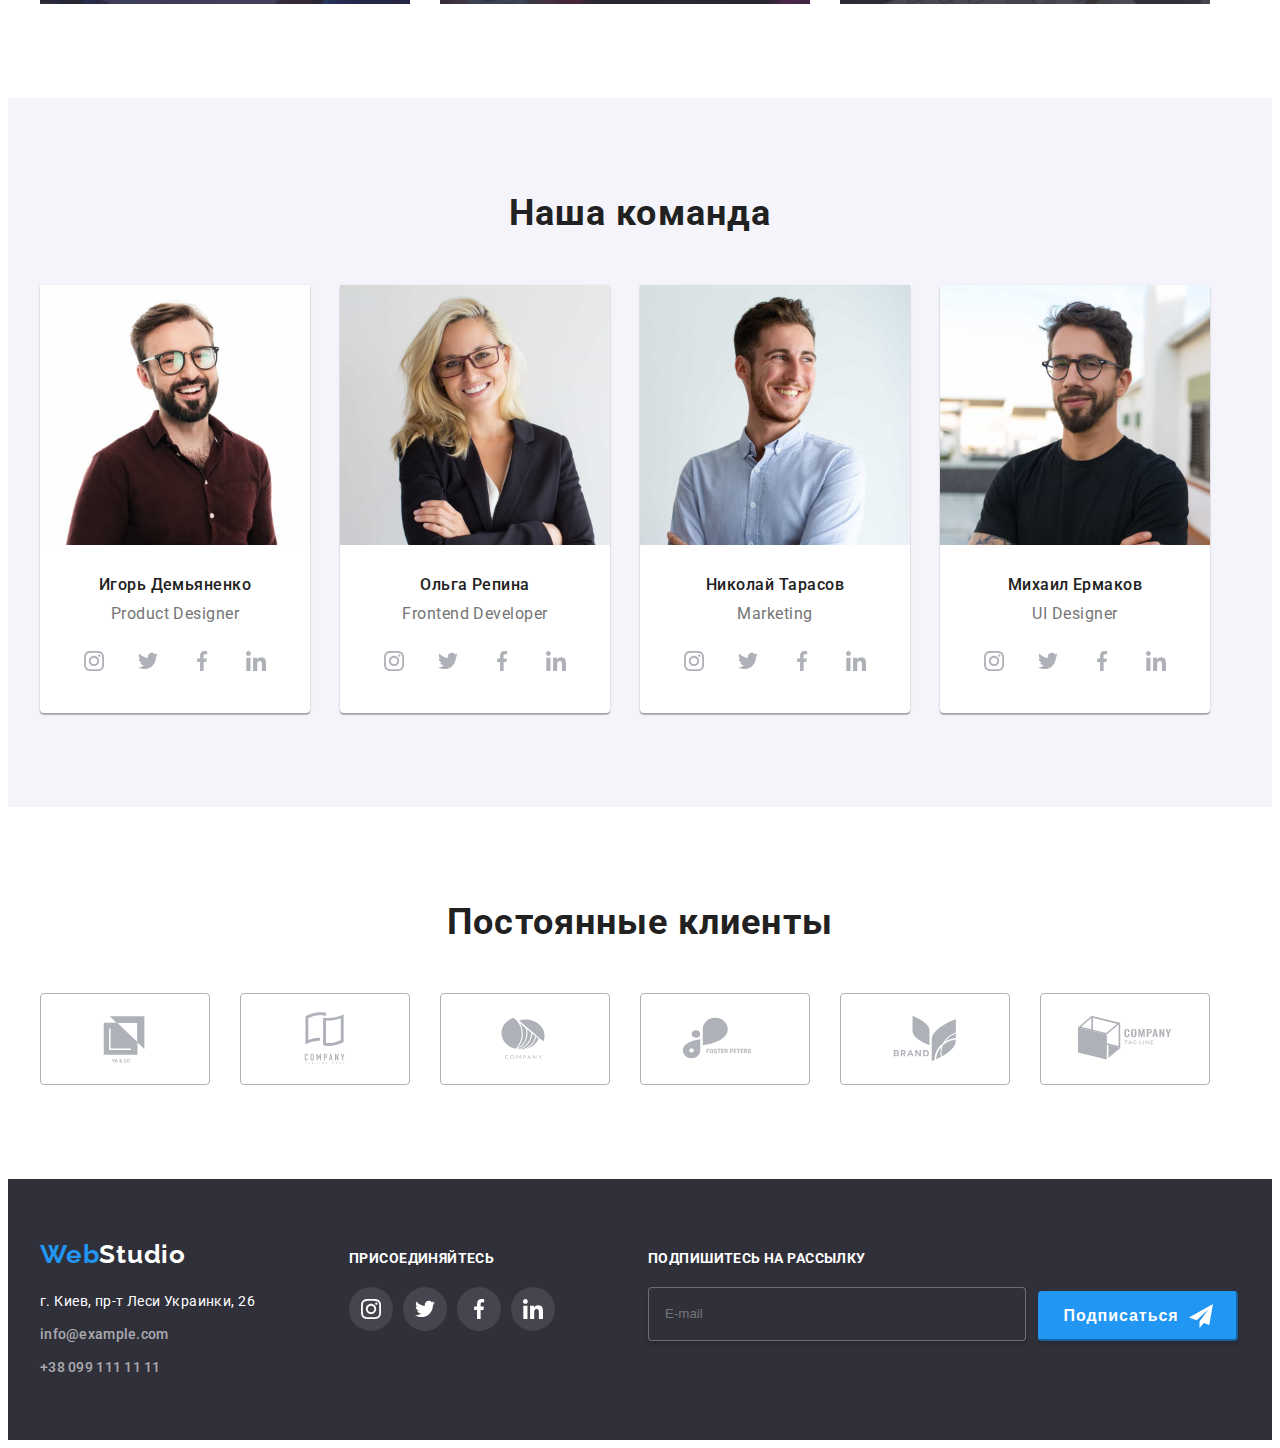
==== commit a75978c5: "little bit" ====
--- a/index.html
+++ b/index.html
@@ -21,34 +21,35 @@
     <!--site navigation-->
     
     <header class="header">
-    <div class="header-nav container">
-        <nav class="header-navigation">
-            <a class="logo link" href="./index.html"><span class="logo-fisrtpart">Web</span><span class="logo-secondpart">Studio</span> </a>
-            <ul class="header-list list">
-                <li class="header-item">
-                    <a class="header-link link active" href="index.html">Студия</a>
-                </li>
-                <li class="header-item">
-                    <a class="header-link link" href="portfolio.html">Портфолио</a>
-                </li>
-                <li class="header-item">
-                    <a class="header-link link" href="">Контакты</a>
+    <div class="container header__container">
+        <nav class="navigation">
+            <a class="logo link" href="./index.html">
+                <span class="logo__fisrtpart">Web</span><span class="logo__secondpart">Studio</span></a>
+            <ul class="navigation__list list">
+                <li class="navigation__item">
+                    <a class="navigation__link link navigation__link--active" href="index.html">Студия</a>
+                </li>
+                <li class="navigation__item">
+                    <a class="navigation__link link" href="portfolio.html">Портфолио</a>
+                </li>
+                <li class="navigation__item">
+                    <a class="navigation__link link" href="">Контакты</a>
                 </li>
             </ul>
         </nav>
         <!--contacts section-->
-            <ul class="header-conacts list ">
-                <li class="contacts-item">
-                    <a class="contacts-link link" href="mailto:info@devstudio.com">
-                        <svg class="contacts-icon" width="16" height="12">
+            <ul class="conacts list">
+                <li class="contacts__item">
+                    <a class="contacts__link link" href="mailto:info@devstudio.com">
+                        <svg class="contacts__icon" width="16" height="12">
                             <use href="./images/sprite.svg#icon-envelope"></use>
                         </svg>    
                         info@devstudio.com
                     </a>
                 </li>
-                <li class="contacts-item">
-                    <a class="contacts-link link" href="tel:+380961111111">
-                        <svg class="contacts-icon" width="10" height="16">
+                <li class="contacts__item">
+                    <a class="contacts__link link" href="tel:+380961111111">
+                        <svg class="contacts__icon" width="10" height="16">
                             <use href="./images/sprite.svg#icon-smartphone"></use>
                         </svg>
                         +38 096 111 11 11
@@ -61,73 +62,73 @@
     <main>
         <!--Hero site-->
         <section class="hero section">
-        <div class="container hero-container">
-            <h1 class="hero-title">Эффективные решения для вашего бизнеса</h1>
-            <button class="hero-button btn" type="button" data-modal-open >Заказать услугу</button>
+        <div class="container hero__container">
+            <h1 class="hero__title">Эффективные решения для вашего бизнеса</h1>
+            <button class="hero__button btn" type="button" data-modal-open >Заказать услугу</button>
         </div>
         </section>
 
         <!--our features-->
         <section class="features section">
-        <div class="container">
-            <h2 class="features-title visually-hidden" >Наши особенности</h2> 
-            <ul class="features-list list">
-                <li class="features-item">
-                    <div class="features-icons">
-                        <svg class="features-icon" width="70" height="70">
+        <div class="container features__container">
+            <h2 class="features__title visually-hidden" >Наши особенности</h2> 
+            <ul class="features__list list">
+                <li class="features__item">
+                    <div class="features__icons">
+                        <svg class="features__icon" width="70" height="70">
                             <use href="./images/sprite.svg#icon-antenna"></use>
                     </svg>
                     </div>
-                    <h3 class="features-description">Внимание к деталям</h3>
-                    <p class="features-text">Идейные соображения, а также начало повседневной работы по формированию позиции.</p>
-                </li>
-                <li class="features-item">
-                    <div class="features-icons">
-                        <svg class="features-icon"  width="70" height="70">
+                    <h3 class="features__description">Внимание к деталям</h3>
+                    <p class="features__text">Идейные соображения, а также начало повседневной работы по формированию позиции.</p>
+                </li>
+                <li class="features__item">
+                    <div class="features__icons">
+                        <svg class="features__icon"  width="70" height="70">
                             <use href="./images/sprite.svg#icon-clock"></use>
                     </svg>
                     </div>
-                    <h3 class="features-description">Пунктуальность</h3>
-                    <p class="features-text">Задача организации, в особенности же рамки и место обучения кадров влечет за собой.</p>
-                </li>
-                <li class="features-item">
-                    <div class="features-icons">
-                        <svg class="features-icon"  width="70" height="70">
+                    <h3 class="features__description">Пунктуальность</h3>
+                    <p class="features__text">Задача организации, в особенности же рамки и место обучения кадров влечет за собой.</p>
+                </li>
+                <li class="features__item">
+                    <div class="features__icons">
+                        <svg class="features__icon"  width="70" height="70">
                             <use href="./images/sprite.svg#icon-diagram"></use>
                         </svg>
                     </div>
-                    <h3 class="features-description">Планирование</h3>
-                    <p class="features-text">Равным образом консультация с широким активом в значительной степени обуславливает.</p>
-                </li>
-                <li class="features-item">
-                    <div class="features-icons">
-                        <svg class="features-icon"  width="70" height="70">
+                    <h3 class="features__description">Планирование</h3>
+                    <p class="features__text">Равным образом консультация с широким активом в значительной степени обуславливает.</p>
+                </li>
+                <li class="features__item">
+                    <div class="features__icons">
+                        <svg class="features__icon"  width="70" height="70">
                             <use href="./images/sprite.svg#icon-astronaut"></use>
                     </svg>
                     </div>
-                    <h3 class="features-description">Современные технологии</h3>
-                    <p class="features-text">Значимость этих проблем настолько очевидна, что реализация плановых заданий.</p>
+                    <h3 class="features__description">Современные технологии</h3>
+                    <p class="features__text">Значимость этих проблем настолько очевидна, что реализация плановых заданий.</p>
                 </li>
             </ul>
         </div>
         </section>
 
         <!--what we do-->
-        <section class="about">
-        <div class="container">
-            <h2 class="about-title">Чем мы занимаемся</h2>
-            <ul class="about-list list">
-                <li class="about-item">
-                    <img src="./images/box1.jpg" alt="development for PC" width="370" height="294">
-                    <h3 class="about-discription">Десктопные приложения</h3>
-                </li>
-                <li class="about-item">                
-                    <img src="./images/box2.jpg" alt="development for Mobile devices" width="370" height="294">
-                    <h3 class="about-discription">Мобильные приложения</h3>
-                </li>
-                <li class="about-item">
-                    <img src="./images/box3.jpg" alt="development for Tablets" width="370" height="294">
-                    <h3 class="about-discription">Дизайнерские решения</h3>
+        <section class="about section">
+        <div class="container about__container">
+            <h2 class="about__title">Чем мы занимаемся</h2>
+            <ul class="about__list list">
+                <li class="about__item">
+                    <img class="about__pictures" src="./images/box1.jpg" alt="development for PC" width="370" height="294">
+                    <h3 class="about__discription">Десктопные приложения</h3>
+                </li>
+                <li class="about__item">                
+                    <img class="about__pictures" src="./images/box2.jpg" alt="development for Mobile devices" width="370" height="294">
+                    <h3 class="about__discription">Мобильные приложения</h3>
+                </li>
+                <li class="about__item">
+                    <img class="about__pictures" src="./images/box3.jpg" alt="development for Tablets" width="370" height="294">
+                    <h3 class="about__discription">Дизайнерские решения</h3>
                 </li>
             </ul>
         </div>
@@ -346,7 +347,7 @@
     <footer class="footer">
         <div class="container">
             <div class="footer-colum1">
-                <a class="logo logo-footer link" href="./index.html"><span class="logo-fisrtpart">Web</span><span class="footer-logo-secondpart">Studio</span> </a>
+                <a class="logo logo-footer link" href="./index.html"><span class="logo__fisrtpart">Web</span><span class="footer-logo-secondpart">Studio</span> </a>
                     <address class="footer-address">
                         <p class="address-text">г. Киев, пр-т Леси Украинки, 26 </p>
                         <ul class="footer-list list">
--- a/css/styles.css
+++ b/css/styles.css
@@ -83,7 +83,7 @@
   border-bottom: 1px solid #ececec;
 }
 
-.header-nav {
+.header__container {
   display: flex;
   align-items: center;
 }
@@ -100,14 +100,14 @@
   line-height: 1.2;
   letter-spacing: 0.03em;
 }
-.logo-fisrtpart {
+.logo__fisrtpart {
   color: var(--accent-color);
 }
-.logo-secondpart {
+.logo__secondpart {
   color: #000000;
 }
 
-.header-navigation {
+.navigation {
   display: flex;
   align-items: center;
 
@@ -117,14 +117,14 @@
   letter-spacing: 0.02em;
 }
 
-.header-list {
-  display: flex;
-}
-.header-item:not(:last-child) {
+.navigation__list {
+  display: flex;
+}
+.navigation__item:not(:last-child) {
   margin-right: 50px;
 }
 
-.header-link {
+.navigation__link {
   display: block;
   padding-top: 32px;
   padding-bottom: 32px;
@@ -136,20 +136,20 @@
   transition-delay: var(--animation-delay);
 }
 
-.header-item {
+.navigation__item {
   position: relative;
 }
 
-.header-link:hover,
-.header-link:focus {
+.navigation__link:hover,
+.navigation__link:focus {
   color: var(--accent-color);
 }
 
-.active {
+.navigation__link--active {
   color: var(--accent-color);
 }
 
-.active:after {
+.navigation__link--active:after {
   content: "";
   position: absolute;
   height: 4px;
@@ -161,19 +161,19 @@
   border-radius: 2px;
 }
 
-.header-conacts {
+.conacts {
   display: flex;
   margin-left: auto;
   align-items: center;
 }
 
-.contacts-item {
-  justify-content: center;
-  align-items: center;
-}
-
-.contacts-item:hover,
-.contacts-item:focus {
+.contacts__item {
+  justify-content: center;
+  align-items: center;
+}
+
+.contacts__item:hover,
+.contacts__item:focus {
   color: var(--accent-color);
 }
 
@@ -182,11 +182,11 @@
   fill: var(--accent-color);
 }
 
-.contacts-item + .contacts-item {
+.contacts__item + .contacts__item {
   margin-left: 50px;
 }
 
-.contacts-link {
+.contacts__link {
   display: flex;
   align-items: center;
   justify-content: center;
@@ -203,7 +203,7 @@
   transition-delay: var(--animation-delay);
 }
 
-.contacts-icon {
+.contacts__icon {
   margin-right: 10px;
   fill: var(--maine-text-color);
 
@@ -213,18 +213,18 @@
   transition-delay: var(--animation-delay);
 }
 
-.contacts-icon {
-  justify-content: center;
-  align-items: center;
-}
-
-.contacts-link:hover,
-.contacts-link:focus {
+.contacts__icon {
+  justify-content: center;
+  align-items: center;
+}
+
+.contacts__link:hover,
+.contacts__link:focus {
   color: var(--accent-color);
 }
 
-.contacts-link:hover .contacts-icon,
-.contacts-link:focus .contacts-icon {
+.contacts__link:hover .contacts__icon,
+.contacts__link:focus .contacts__icon {
   fill: var(--accent-color);
 }
 
@@ -253,7 +253,7 @@
   background-image: url("./images/background/Img.jpg");
 } */
 
-.hero-title {
+.hero__title {
   margin: 0 auto 30px;
   max-width: 696px;
 
@@ -265,7 +265,7 @@
   color: var(--primary-white-color);
 }
 
-.hero-button {
+.hero__button {
   display: inline-block;
   border-radius: 4px;
   padding: 10px 32px;
@@ -288,25 +288,25 @@
   transition-delay: var(--animation-delay);
 }
 
-.hero-button:hover,
-.hero-button:focus {
+.hero__button:hover,
+.hero__button:focus {
   background-color: #188ce8;
 }
 
 /*------features------ */
-.features-list {
-  display: flex;
-}
-
-.features-item + .features-item {
+.features__list {
+  display: flex;
+}
+
+.features__item + .features__item {
   margin-left: 30px;
 }
 
-.features-item {
+.features__item {
   width: 270px;
 }
 
-.features-icons {
+.features__icons {
   display: flex;
   align-items: center;
   justify-content: center;
@@ -328,7 +328,7 @@
   display: block;
 } */
 
-.features-description {
+.features__description {
   margin-bottom: 10px;
 
   font-weight: 700;
@@ -339,7 +339,7 @@
   color: var(--maine-title-color);
 }
 
-.features-text {
+.features__text {
   font-size: 14px;
   line-height: 1.71;
   letter-spacing: 0.03em;
@@ -351,7 +351,7 @@
   padding-bottom: 94px;
 }
 
-.about-title {
+.about__title {
   margin-bottom: 50px;
 
   font-weight: 700;
@@ -362,20 +362,20 @@
   color: var(--maine-title-color);
 }
 
-.about-list {
-  display: flex;
-}
-
-.about-item {
+.about__list {
+  display: flex;
+}
+
+.about__item {
   position: relative;
 }
 
-.about-item:not(:last-child) {
+.about__item:not(:last-child) {
   margin-right: 30px;
   min-width: 370px;
 }
 
-.about-discription {
+.about__discription {
   position: absolute;
   bottom: 0;
   left: 0;
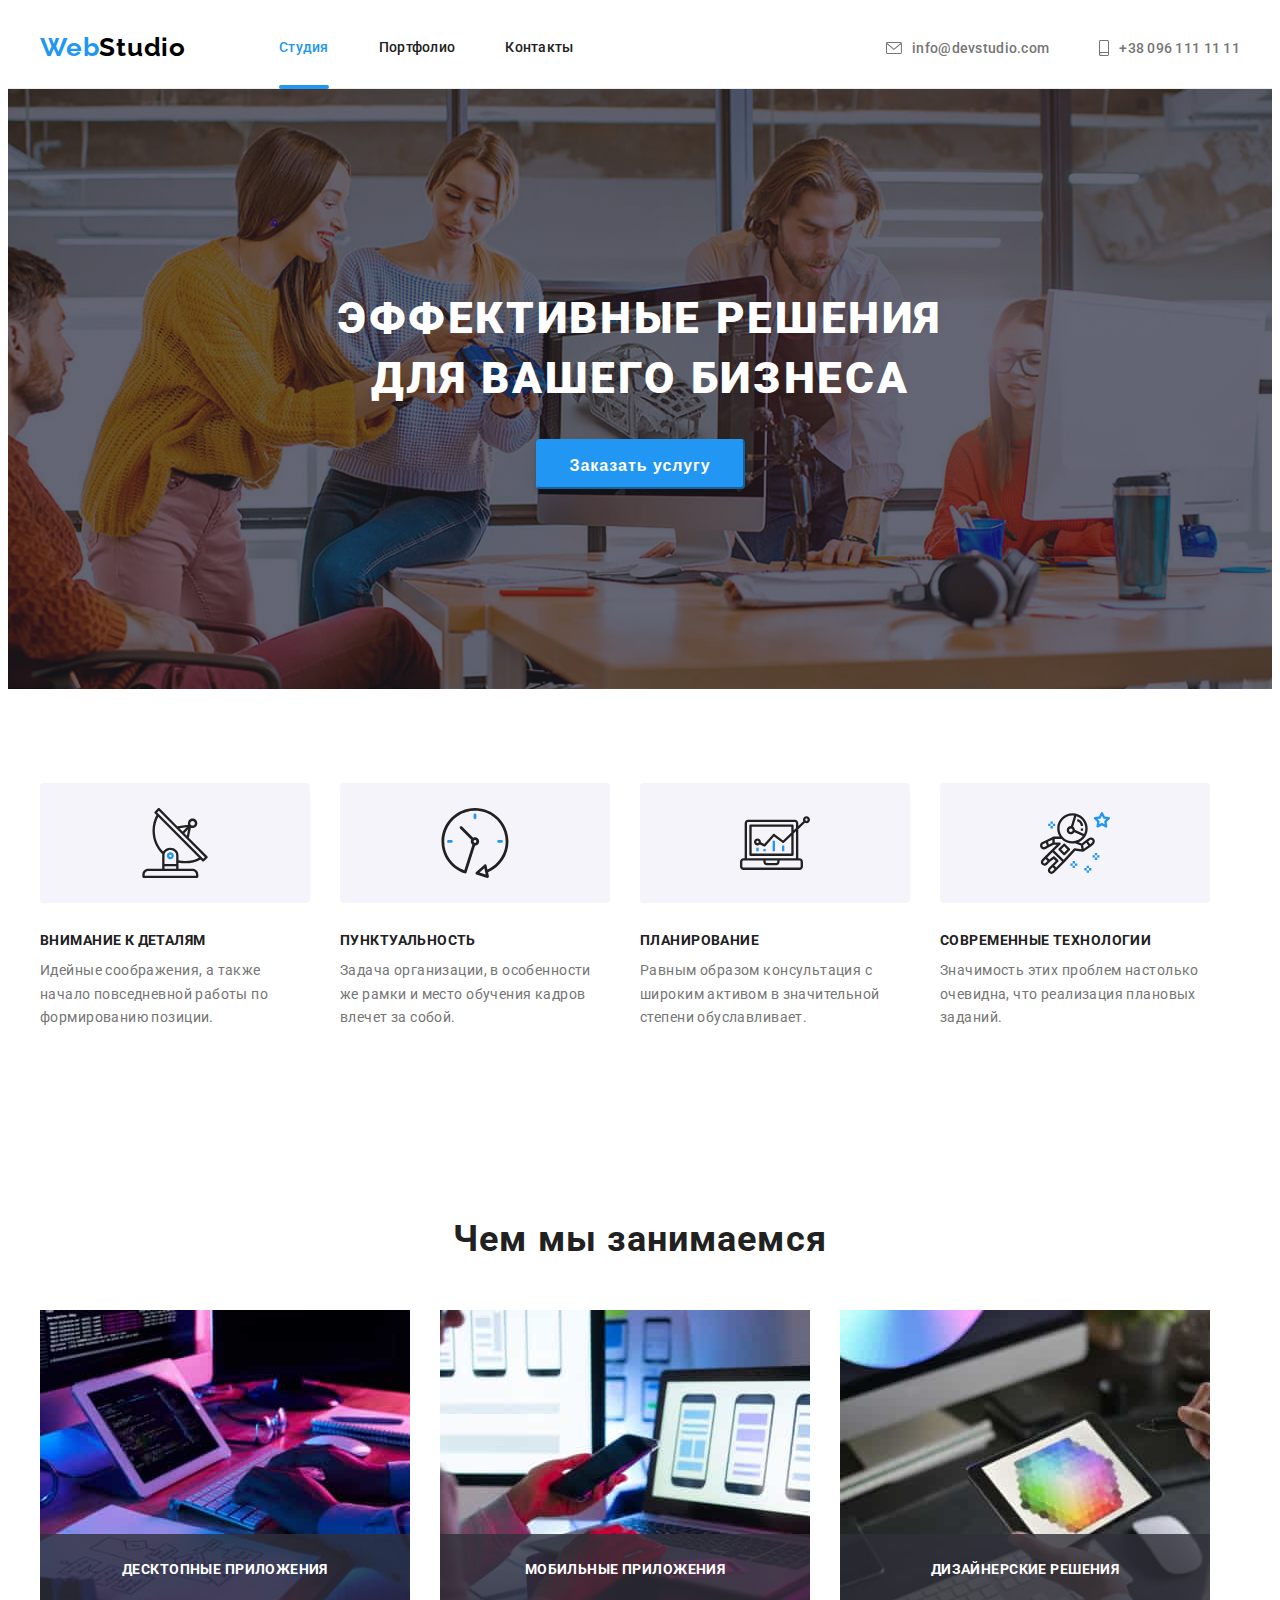
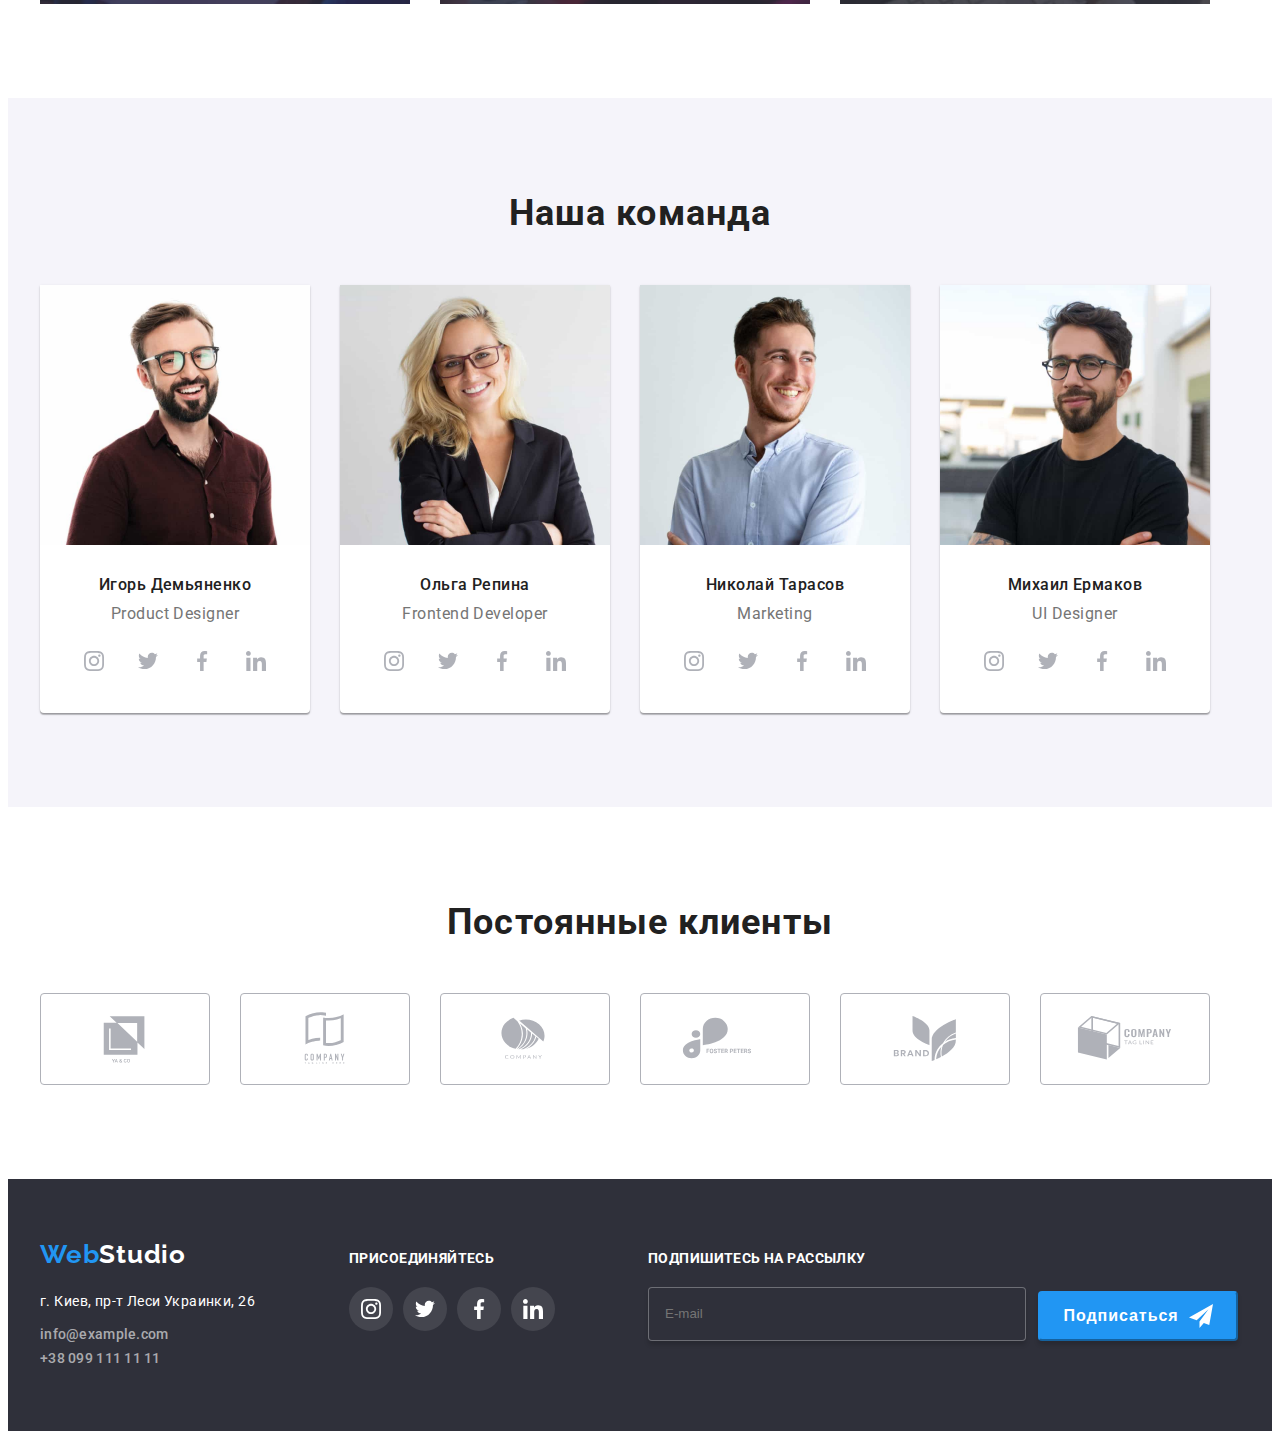
==== commit f1e14bd3: "BEM done" ====
--- a/index.html
+++ b/index.html
@@ -21,7 +21,7 @@
     <!--site navigation-->
     
     <header class="header">
-    <div class="container header__container">
+    <div class="header__container container ">
         <nav class="navigation">
             <a class="logo link" href="./index.html">
                 <span class="logo__fisrtpart">Web</span><span class="logo__secondpart">Studio</span></a>
@@ -62,7 +62,7 @@
     <main>
         <!--Hero site-->
         <section class="hero section">
-        <div class="container hero__container">
+        <div class="hero__container container">
             <h1 class="hero__title">Эффективные решения для вашего бизнеса</h1>
             <button class="hero__button btn" type="button" data-modal-open >Заказать услугу</button>
         </div>
@@ -70,7 +70,7 @@
 
         <!--our features-->
         <section class="features section">
-        <div class="container features__container">
+        <div class="features__container container">
             <h2 class="features__title visually-hidden" >Наши особенности</h2> 
             <ul class="features__list list">
                 <li class="features__item">
@@ -115,7 +115,7 @@
 
         <!--what we do-->
         <section class="about section">
-        <div class="container about__container">
+        <div class="about__container container">
             <h2 class="about__title">Чем мы занимаемся</h2>
             <ul class="about__list list">
                 <li class="about__item">
@@ -133,42 +133,43 @@
             </ul>
         </div>
         </section>
+
         <!--our team-->
         
         <section class="team section">
-        <div class="container">
-            <h2 class="team-title">Наша команда</h2>
-            <ul class="team-list list">
-                <li class="team-item">
-                    <img src="./images/img-3.jpg" alt="фото Игорь Демьяненко" width="270" height="260">
-                    <div class="team-description">
-                        <h3 class="team-name">Игорь Демьяненко</h3>
-                        <p class="team-text" lang="en">Product Designer</p>
-                        <ul class="team-cocials list">
-                            <li class="social-item">
-                                <a class="social-link link" href="">
-                                    <svg class="social-icon team-svg" width="20" height="20">
+        <div class="team__container container">
+            <h2 class="team__title">Наша команда</h2>
+            <ul class="team__list list">
+                <li class="worker">
+                    <img class="worker__photo" src="./images/img-3.jpg" alt="фото Игорь Демьяненко" width="270" height="260">
+                    <div class="worker__description">
+                        <h3 class="worker__name">Игорь Демьяненко</h3>
+                        <p class="worker__text" lang="en">Product Designer</p>
+                        <ul class="socials worker__socials list">
+                            <li class="social__item">
+                                <a class="social__link link" href="">
+                                    <svg class="social__icon social__icon--fill" width="20" height="20">
                                         <use href="./images/sprite.svg#icon-instagram"></use>
                                     </svg>
                                 </a>
                             </li>
-                            <li class="social-item">
-                                <a class="social-link link" href="">
-                                    <svg class="social-icon team-svg" width="20" height="20">
+                            <li class="social__item">
+                                <a class="social__link link" href="">
+                                    <svg class="social__icon social__icon--fill" width="20" height="20">
                                         <use href="./images/sprite.svg#icon-twitter"></use>
                                     </svg>
                                 </a>
                             </li>
-                            <li class="social-item">
-                                <a class="social-link link" href="">
-                                    <svg class="social-icon team-svg" width="20" height="20">
+                            <li class="social__item">
+                                <a class="social__link link" href="">
+                                    <svg class="social__icon social__icon--fill" width="20" height="20">
                                         <use href="./images/sprite.svg#icon-facebook"></use>
                                     </svg>
                                 </a>
                             </li>
-                            <li class="social-item">
-                                <a class="social-link link" href="">
-                                    <svg class="social-icon team-svg" width="20" height="20">
+                            <li class="social__item">
+                                <a class="social__link link" href="">
+                                    <svg class="social__icon social__icon--fill" width="20" height="20">
                                         <use href="./images/sprite.svg#icon-linkedin"></use>
                                     </svg>
                                 </a>
@@ -176,36 +177,36 @@
                         </ul>
                     </div>
                 </li>
-                <li class="team-item">
-                    <img src="./images/img-2.jpg" alt="фото Ольга Репина" width="270" height="260">
-                    <div class="team-description">
-                        <h3 class="team-name">Ольга Репина</h3>
-                        <p class="team-text" lang="en">Frontend Developer</p>
-                        <ul class="team-cocials list">
-                            <li class="social-item">
-                                <a class="social-link link" href="">
-                                    <svg class="social-icon team-svg" width="20" height="20">
+                <li class="worker">
+                    <img class="worker__photo" src="./images/img-2.jpg" alt="фото Ольга Репина" width="270" height="260">
+                    <div class="worker__description">
+                        <h3 class="worker__name">Ольга Репина</h3>
+                        <p class="worker__text" lang="en">Frontend Developer</p>
+                        <ul class="socials worker__socials list">
+                            <li class="social__item">
+                                <a class="social__link link" href="">
+                                    <svg class="social__icon social__icon--fill" width="20" height="20">
                                         <use href="./images/sprite.svg#icon-instagram"></use>
                                     </svg>
                                 </a>
                             </li>
-                            <li class="social-item">
-                                <a class="social-link link" href="">
-                                    <svg class="social-icon team-svg" width="20" height="20">
+                            <li class="social__item">
+                                <a class="social__link link" href="">
+                                    <svg class="social__icon social__icon--fill" width="20" height="20">
                                         <use href="./images/sprite.svg#icon-twitter"></use>
                                     </svg>
                                 </a>
                             </li>
-                            <li class="social-item">
-                                <a class="social-link link" href="">
-                                    <svg class="social-icon team-svg" width="20" height="20">
+                            <li class="social__item">
+                                <a class="social__link link" href="">
+                                    <svg class="social__icon social__icon--fill" width="20" height="20">
                                         <use href="./images/sprite.svg#icon-facebook"></use>
                                     </svg>
                                 </a>
                             </li>
-                            <li class="social-item">
-                                <a class="social-link link" href="">
-                                    <svg class="social-icon team-svg" width="20" height="20">
+                            <li class="social__item">
+                                <a class="social__link link" href="">
+                                    <svg class="social__icon social__icon--fill" width="20" height="20">
                                         <use href="./images/sprite.svg#icon-linkedin"></use>
                                     </svg>
                                 </a>
@@ -213,36 +214,36 @@
                         </ul>
                     </div>
                 </li>
-                <li class="team-item">
-                    <img src="./images/img-1.jpg" alt="фото Николай Тарасов" width="270" height="260">
-                    <div class="team-description">
-                        <h3 class="team-name">Николай Тарасов</h3>
-                        <p class="team-text" lang="en">Marketing</p>
-                        <ul class="team-cocials list">
-                            <li class="social-item">
-                                <a class="social-link link" href="">
-                                    <svg class="social-icon team-svg" width="20" height="20">
+                <li class="worker">
+                    <img class="worker__photo" src="./images/img-1.jpg" alt="фото Николай Тарасов" width="270" height="260">
+                    <div class="worker__description">
+                        <h3 class="worker__name">Николай Тарасов</h3>
+                        <p class="worker__text" lang="en">Marketing</p>
+                        <ul class="socials worker__socials list">
+                            <li class="social__item">
+                                <a class="social__link link" href="">
+                                    <svg class="social__icon social__icon--fill" width="20" height="20">
                                         <use href="./images/sprite.svg#icon-instagram"></use>
                                     </svg>
                                 </a>
                             </li>
-                            <li class="social-item">
-                                <a class="social-link link" href="">
-                                    <svg class="social-icon team-svg" width="20" height="20">
+                            <li class="social__item">
+                                <a class="social__link link" href="">
+                                    <svg class="social__icon social__icon--fill" width="20" height="20">
                                         <use href="./images/sprite.svg#icon-twitter"></use>
                                     </svg>
                                 </a>
                             </li>
-                            <li class="social-item">
-                                <a class="social-link link" href="">
-                                    <svg class="social-icon team-svg" width="20" height="20">
+                            <li class="social__item">
+                                <a class="social__link link" href="">
+                                    <svg class="social__icon social__icon--fill" width="20" height="20">
                                         <use href="./images/sprite.svg#icon-facebook"></use>
                                     </svg>
                                 </a>
                             </li>
-                            <li class="social-item">
-                                <a class="social-link link" href="">
-                                    <svg class="social-icon team-svg" width="20" height="20">
+                            <li class="social__item">
+                                <a class="social__link link" href="">
+                                    <svg class="social__icon social__icon--fill" width="20" height="20">
                                         <use  href="./images/sprite.svg#icon-linkedin"></use>
                                     </svg>
                                 </a>
@@ -250,36 +251,36 @@
                         </ul>
                     </div>
                 </li>
-                <li class="team-item">
-                    <img src="./images/img.jpg" alt="фото Михаил Ермаков" width="270" height="260">
-                    <div class="team-description">
-                        <h3 class="team-name">Михаил Ермаков</h3>
-                        <p class="team-text" lang="en">UI Designer</p>
-                        <ul class="team-cocials list">
-                            <li class="social-item">
-                                <a class="social-link link" href="">
-                                    <svg class="social-icon team-svg" width="20" height="20">
+                <li class="worker">
+                    <img class="worker__photo" src="./images/img.jpg" alt="фото Михаил Ермаков" width="270" height="260">
+                    <div class="worker__description">
+                        <h3 class="worker__name">Михаил Ермаков</h3>
+                        <p class="worker__text" lang="en">UI Designer</p>
+                        <ul class="socials worker__socials list">
+                            <li class="social__item">
+                                <a class="social__link link" href="">
+                                    <svg class="social__icon social__icon--fill" width="20" height="20">
                                         <use href="./images/sprite.svg#icon-instagram"></use>
                                     </svg>
                                 </a>
                             </li>
-                            <li class="social-item">
-                                <a class="social-link link" href="">
-                                    <svg class="social-icon team-svg" width="20" height="20">
+                            <li class="social__item">
+                                <a class="social__link link" href="">
+                                    <svg class="social__icon social__icon--fill" width="20" height="20">
                                         <use href="./images/sprite.svg#icon-twitter"></use>
                                     </svg>
                                 </a>
                             </li>
-                            <li class="social-item">
-                                <a class="social-link link" href="">
-                                    <svg class="social-icon team-svg" width="20" height="20">
+                            <li class="social__item">
+                                <a class="social__link link" href="">
+                                    <svg class="social__icon social__icon--fill" width="20" height="20">
                                         <use href="./images/sprite.svg#icon-facebook"></use>
                                     </svg>
                                 </a>
                             </li>
-                            <li class="social-item">
-                                <a class="social-link link" href="">
-                                    <svg class="social-icon team-svg" width="20" height="20">
+                            <li class="social__item">
+                                <a class="social__link link" href="">
+                                    <svg class="social__icon social__icon--fill" width="20" height="20">
                                         <use href="./images/sprite.svg#icon-linkedin"></use>
                                     </svg>
                                 </a>
@@ -290,49 +291,51 @@
             </ul>
         </div>
         </section>
+
+        <!--our clients-->
         
-        <section class="our-clients section">
-            <div class="container">
-                <h2 class="clients-title">Постоянные клиенты</h2>
-                <ul class="clients-list list">
-                    <li class="clients-item">
-                        <a class="clients-link link" href="">
-                            <svg class="clients-icon" width="106" height="60">
+        <section class="clients section">
+            <div class="clients__container container ">
+                <h2 class="clients__title">Постоянные клиенты</h2>
+                <ul class="clients__list list">
+                    <li class="customer">
+                        <a class="customer__link link" href="">
+                            <svg class="customer__icon" width="106" height="60">
                                 <use href="./images/sprite.svg#icon-logo1"></use>
                             </svg>
                         </a>
                     </li>
-                    <li class="clients-item">
-                        <a class="clients-link link" href="">
-                            <svg class="clients-icon" width="106" height="60">
+                    <li class="customer">
+                        <a class="customer__link link" href="">
+                            <svg class="customer__icon" width="106" height="60">
                                 <use href="./images/sprite.svg#icon-logo2"></use>
                             </svg>
                         </a>
                     </li>
-                    <li class="clients-item">
-                        <a class="clients-link link" href="">
-                            <svg class="clients-icon" width="106" height="60">
+                    <li class="customer">
+                        <a class="customer__link link" href="">
+                            <svg class="customer__icon" width="106" height="60">
                                 <use href="./images/sprite.svg#icon-logo3"></use>
                             </svg>
                         </a>
                     </li>
-                    <li class="clients-item">
-                        <a class="clients-link link" href="">
-                            <svg class="clients-icon" width="106" height="60">
+                    <li class="customer">
+                        <a class="customer__link link" href="">
+                            <svg class="customer__icon" width="106" height="60">
                                 <use href="./images/sprite.svg#icon-logo4"></use>
                             </svg>
                         </a>
                     </li>
-                    <li class="clients-item">
-                        <a class="clients-link link" href="">
-                            <svg class="clients-icon" width="106" height="60">
+                    <li class="customer">
+                        <a class="customer__link link" href="">
+                            <svg class="customer__icon" width="106" height="60">
                                 <use href="./images/sprite.svg#icon-logo5"></use>
                             </svg>
                         </a>
                     </li>
-                    <li class="clients-item">
-                        <a class="clients-link link" href="">
-                            <svg class="clients-icon" width="106" height="60">
+                    <li class="customer">
+                        <a class="customer__link link" href="">
+                            <svg class="customer__icon" width="106" height="60">
                                 <use href="./images/sprite.svg#icon-logo6"></use>
                             </svg>
                         </a>
@@ -342,52 +345,54 @@
         </section>
     </main>
 
-<!--footer contact section-->
+<!--footer section-->
     
     <footer class="footer">
-        <div class="container">
-            <div class="footer-colum1">
-                <a class="logo logo-footer link" href="./index.html"><span class="logo__fisrtpart">Web</span><span class="footer-logo-secondpart">Studio</span> </a>
-                    <address class="footer-address">
-                        <p class="address-text">г. Киев, пр-т Леси Украинки, 26 </p>
-                        <ul class="footer-list list">
-                            <li class="footer-item">
-                                <a class="footer-contacts-link link" href="info@example.com">info@example.com</a>
-                            </li>
-                            <li class="footer-item">
-                                    <a class="footer-contacts-link link" href="tel:+380991111111">+38 099 111 11 11</a>
+        <div class="footer__container container">
+            <div class="footer__left">
+                <a class="logo footer__logo link" href="./index.html">
+                    <span class="logo__fisrtpart">Web</span><span class="logo__secondpart--change">Studio</span>
+                </a>
+                    <address class="address">
+                        <p class="address__text">г. Киев, пр-т Леси Украинки, 26 </p>
+                        <ul class="address__list list">
+                            <li class="address__item">
+                                <a class="address__link link" href="info@example.com">info@example.com</a>
+                            </li>
+                            <li class="address__item">
+                                    <a class="address__link link" href="tel:+380991111111">+38 099 111 11 11</a>
                             </li>
                         </ul>
                     </address>
             </div>
                     <!-- <section class="follow-us"> -->
-            <div class="footer-colum2">
-                        <p class="follow-title">ПРИСОЕДИНЯЙТЕСЬ</p>
-                        <ul class="footer-social list">
-                            <li class="social-item-footer">
-                                <a class="social-link link footer-socials" href="">
-                                    <svg class="social-icon footer-svg" width="20" height="20">
+            <div class="follow">
+                        <p class="follow__title">ПРИСОЕДИНЯЙТЕСЬ</p>
+                        <ul class="socials follow__socials list">
+                            <li class="socials__item">
+                                <a class="social__link link social__link--gray-background" href="">
+                                    <svg class="social__icon social__icon--white-theme" width="20" height="20">
                                         <use href="./images/sprite.svg#icon-instagram"></use>
                                     </svg>
                                 </a>
                             </li>
-                            <li class="social-item-footer">
-                                <a class="social-link link footer-socials" href="">
-                                    <svg class="social-icon footer-svg" width="20" height="20">
+                            <li class="socials__item">
+                                <a class="social__link link social__link--gray-background" href="">
+                                    <svg class="social__icon social__icon--white-theme" width="20" height="20">
                                         <use href="./images/sprite.svg#icon-twitter"></use>
                                     </svg>
                                 </a>
                             </li>
-                            <li class="social-item-footer">
-                                <a class="social-link link footer-socials" href="">
-                                    <svg class="social-icon footer-svg" width="20" height="20">
+                            <li class="socials__item">
+                                <a class="social__link link social__link--gray-background" href="">
+                                    <svg class="social-icon social__icon--white-theme" width="20" height="20">
                                         <use href="./images/sprite.svg#icon-facebook"></use>
                                     </svg>
                                 </a>
                             </li>
-                            <li class="social-item-footer">
-                                <a class="social-link link footer-socials" href="">
-                                    <svg class="social-icon footer-svg" width="20" height="20">
+                            <li class="socials__item">
+                                <a class="social__link link social__link--gray-background" href="">
+                                    <svg class="social__icon social__icon--white-theme" width="20" height="20">
                                         <use href="./images/sprite.svg#icon-linkedin"></use>
                                     </svg>
                                 </a>
@@ -396,69 +401,71 @@
             </div>
                     <!-- </section Subscribe> -->
             
-            <form class="footer-form" name="signup_form" autocomplete="off">
-                <label>
-                    <b class="subscribe-title">Подпишитесь на рассылку</b>
-                    <input class="footer-input" type="email" name="email" placeholder="E-mail">
-                </label>
-                <button class="footer-button btn" type="submit"> Подписаться
-                    <svg class="signup-icon" width="24" height="24">
+            <form class="subscribe" name="signup_form" autocomplete="off">
+                <label class="subscribe__lable">
+                    <b class="subscribe__title">Подпишитесь на рассылку</b>
+                    <input class="subscribe__input" type="email" name="email" placeholder="E-mail">
+                </label>
+                <button class="subscribe__button btn" type="submit"> Подписаться
+                    <svg class="subscribe__icon" width="24" height="24">
                         <use href="./images/sprite.svg#icon-icon-send"></use>
                     </svg>
                 </button>
             </form>
         </div>
     </footer>
-
+                <!-- </section modal> -->
     <div class="backdrop is-hidden" data-modal>
-        <div class="modal-window">
-            <button class="modal-button btn" type="button" data-modal-close>
-                <svg class="modal-icon" width="11" height="11">
+        <div class="modal">
+            <button class="modal__button btn" type="button" data-modal-close>
+                <svg class="modal__icon" width="11" height="11">
                     <use href="./images/sprite.svg#icon-closed"></use>
                 </svg>
             </button>
-            <form class="modal-form" name="order data">
-                <b class="modal-title">Оставьте свои данные, мы вам перезвоним</b>
-                <label class="form-label">
-                    <span class="form-text">Имя</span>
-                    <span class="input-position">
-                        <input id="contact-details-head" class="form-input" type="text" name="user-name" placeholder=" ">
-                        <svg class="modal-icon input-icon" width="18" height="18">
+
+                <!-- modal-form -->
+            <form class="form" name="order data">
+                <b class="form__title">Оставьте свои данные, мы вам перезвоним</b>
+                <label class="form__label">
+                    <span class="form__text">Имя</span>
+                    <span class="form__item">
+                        <input class="form__input" id="contact-details-head" type="text" name="user-name" placeholder=" ">
+                        <svg class="form__icon modal__icon" width="18" height="18">
                             <use href="./images/sprite.svg#icon-person"></use>
                         </svg>
                     </span>
                 </label>
-                <label class="form-label">
-                    <span class="form-text">Телефон</span>
-                    <span class="input-position">
-                        <input class="form-input" type="tel" name="user-tel" placeholder=" ">
-                        <svg class="modal-icon input-icon" width="18" height="18">
+                <label class="form__label">
+                    <span class="form__text">Телефон</span>
+                    <span class="form__item">
+                        <input class="form__input" type="tel" name="user-tel" placeholder=" ">
+                        <svg class="form__icon modal__icon" width="18" height="18">
                             <use href="./images/sprite.svg#icon-phone"></use>
                         </svg>
                     </span>
                 </label>
-                <label class="form-label">
-                    <span class="form-text">Почта</span>
-                    <span class="input-position">
-                        <input class="form-input" type="email" name="user-email" placeholder=" ">
-                        <svg class="modal-icon input-icon" width="18" height="18">
+                <label class="form__label">
+                    <span class="form__text">Почта</span>
+                    <span class="form__item">
+                        <input class="form__input" type="email" name="user-email" placeholder=" ">
+                        <svg class="form__icon modal__icon" width="18" height="18">
                             <use href="./images/sprite.svg#icon-email"></use>
                         </svg>
                     </span>
                 </label>
-                <label class="form-comments">
-                    <span class="form-text">Комментарий</span>
-                    <textarea class="form-comment" name="comment" placeholder="Введите текст"></textarea>
-                </label>
-                <label class="form-checkbox">
-                    <input class="checkbox-input" type="checkbox" name="user agreement" value="user agreement">
-                    <svg class="checkbox-icon" width="16" height="15">
+                <label class="form__comments">
+                    <span class="form__text">Комментарий</span>
+                    <textarea class="form__comment" name="comment" placeholder="Введите текст"></textarea>
+                </label>
+                <label class="checkbox">
+                    <input class="checkbox__input" type="checkbox" name="user agreement" value="user agreement">
+                    <svg class="checkbox__icon" width="16" height="15">
                         <use href="./images/sprite.svg#icon-check"></use>
                     </svg>
-                    <span class="checkbox-text">Соглашаюсь с рассылкой и принимаю <a  class="form-link link" href="">Условия договора</a></span>
-                </label>
-
-                <button class="form-button btn" type="submit">Отправить</button>
+                    <span class="checkbox__text">Соглашаюсь с рассылкой и принимаю <a  class="form__link link" href="">Условия договора</a></span>
+                </label>
+
+                <button class="form__button btn" type="submit">Отправить</button>
             </form>
         </div>
     </div>
--- a/css/styles.css
+++ b/css/styles.css
@@ -317,17 +317,6 @@
   height: 120px;
 }
 
-/* .features-icon {
-  display: flex;
-  margin-bottom: 55px;
-  margin-left: 100px;
-  justify-content: center;
-} */
-
-/* .features-icon {
-  display: block;
-} */
-
 .features__description {
   margin-bottom: 10px;
 
@@ -406,7 +395,7 @@
   background-color: var(--maine-background-color);
 }
 
-.team-title {
+.team__title {
   margin-bottom: 50px;
 
   font-weight: 700;
@@ -417,7 +406,7 @@
   color: var(--maine-title-color);
 }
 
-.team-list {
+.team__list {
   display: flex;
 
   font-size: 16px;
@@ -427,43 +416,43 @@
   color: var(--maine-title-color);
 }
 
-.team-item {
+.worker {
   max-width: 270px;
   background-color: var(--primary-white-color);
   border-radius: 0px 0px 4px 4px;
   box-shadow: 0px 1px 3px rgba(0, 0, 0, 0.12), 0px 1px 1px rgba(0, 0, 0, 0.14),
     0px 2px 1px rgba(0, 0, 0, 0.2);
 }
-.team-item:not(:last-child) {
+.worker:not(:last-child) {
   margin-right: 30px;
 }
 
-.team-description {
+.worker__description {
   padding: 30px;
 }
 
-.team-name {
+.worker__name {
   margin-bottom: 10px;
 
   font-size: 16px;
   font-weight: 500;
 }
 
-.team-text {
+.worker__text {
   margin-bottom: 16px;
   color: var(--maine-text-color);
 }
 
-.team-cocials {
+.worker__socials {
   display: flex;
   justify-content: center;
 }
 
-.social-item:not(:last-child) {
+.social__item:not(:last-child) {
   margin-right: 10px;
 }
 
-.social-link {
+.social__link {
   display: flex;
   width: 44px;
   height: 44px;
@@ -478,33 +467,33 @@
   transition-delay: var(--animation-delay);
 }
 
-.social-icon {
-  transition-property: fill;
-  transition-duration: var(--animation-time);
-  transition-timing-function: var(--animation-timing-function);
-  transition-delay: var(--animation-delay);
-}
-
-.team-svg {
-  fill: var(--icon-color);
-}
-
-.social-link:hover,
-.social-link:focus {
+.social__link:hover,
+.social__link:focus {
   background-color: var(--accent-color);
 }
 
 /* .social-link:hover,
 .social-link:focus, */
-.social-link:hover .social-icon,
-.social-link:focus .social-icon {
+.social__link:hover .social__icon,
+.social__link:focus .social__icon {
   fill: var(--primary-white-color);
   /* background-color: var(--accent-color); */
 }
 
+.social__icon {
+  transition-property: fill;
+  transition-duration: var(--animation-time);
+  transition-timing-function: var(--animation-timing-function);
+  transition-delay: var(--animation-delay);
+}
+
+.social__icon--fill {
+  fill: var(--icon-color);
+}
+
 /*------our clients------ */
 
-.clients-title {
+.clients__title {
   margin-bottom: 50px;
 
   font-weight: 700;
@@ -515,15 +504,15 @@
   color: var(--maine-title-color);
 }
 
-.clients-list {
-  display: flex;
-}
-
-.clients-item:not(:first-child) {
+.clients__list {
+  display: flex;
+}
+
+.customer:not(:first-child) {
   margin-left: 30px;
 }
 
-.clients-link {
+.customer__link {
   display: flex;
   width: 170px;
   height: 92px;
@@ -539,7 +528,7 @@
   transition-delay: var(--animation-delay);
 }
 
-.clients-icon {
+.customer__icon {
   fill: var(--icon-color);
 
   transition-property: fill;
@@ -548,10 +537,10 @@
   transition-delay: var(--animation-delay);
 }
 
-.clients-link:hover,
-.clients-link:focus,
-.clients-link:hover .clients-icon,
-.clients-link:focus .clients-icon {
+.customer__link:hover,
+.customer__link:focus,
+.customer__link:hover .customer__icon,
+.customer__link:focus .customer__icon {
   fill: var(--accent-color);
   border-color: var(--accent-color);
 }
@@ -565,21 +554,21 @@
   background-color: var(--second-backgroud-color);
 }
 
-.footer .container {
+.footer__container {
   display: flex;
   align-items: baseline;
 }
 
-.logo-footer {
+.footer__logo {
   display: block;
   margin-bottom: 20px;
 }
 
-.footer-logo-secondpart {
+.logo__secondpart--change {
   color: var(--primary-white-color);
 }
 
-.footer-address {
+.address {
   font-style: normal;
   font-weight: 400;
   font-size: 14px;
@@ -587,17 +576,17 @@
   letter-spacing: 0.03em;
 }
 
-.address-text {
+.address__text {
   margin-bottom: 9px;
 
   color: var(--primary-white-color);
 }
 
-.footer-item:first-child {
+.footer__item:first-child {
   margin-bottom: 9px;
 }
 
-.footer-contacts-link {
+.address__link {
   font-weight: 500;
   font-size: 14px;
   line-height: 16px;
@@ -609,21 +598,18 @@
   transition-timing-function: var(--animation-timing-function);
   transition-delay: var(--animation-delay);
 }
-.footer-contacts-link:hover,
-.footer-contacts-link:focus {
+.address__link:hover,
+.address__link:focus {
   color: var(--accent-color);
 }
 
-.footer-colum2 {
+/* ----follow------ */
+
+.follow {
   margin-left: 70px;
-  /* padding-top: 12px; */
-}
-
-.follow-us {
-  margin-left: 70px;
-}
-
-.follow-title {
+}
+
+.follow__title {
   margin-bottom: 20px;
 
   font-weight: 700;
@@ -635,15 +621,15 @@
   color: var(--primary-white-color);
 }
 
-.footer-social {
-  display: flex;
-}
-
-.social-item-footer:not(:last-child) {
+.follow__socials {
+  display: flex;
+}
+
+.socials__item:not(:last-child) {
   margin-right: 10px;
 }
 
-.footer-socials {
+.social__link--gray-background {
   display: flex;
   width: 44px;
   height: 44px;
@@ -653,7 +639,7 @@
   background-color: rgba(255, 255, 255, 0.1);
 }
 
-.footer-svg {
+.social__icon--white-theme {
   fill: var(--primary-white-color);
 
   transition-property: fill;
@@ -662,22 +648,22 @@
   transition-delay: var(--animation-delay);
 }
 
-.social-link:hover,
-.social-link:focus,
-.social-link:hover .footer-svg,
-.social-link:focus .footer-svg {
+.social__link:hover,
+.social__link:focus,
+.social__link:hover .footer-svg,
+.social__link:focus .footer-svg {
   fill: var(--primary-white-color);
 }
 
 /*------------------Subscribe--------------- */
 
-.footer-form {
+.subscribe {
   display: flex;
   width: 570px;
   margin-left: 93px;
 }
 
-.subscribe-title {
+.subscribe__title {
   flex-direction: column;
   font-weight: 700;
   font-size: 14px;
@@ -688,7 +674,7 @@
   color: var(--primary-white-color);
 }
 
-.footer-input {
+.subscribe__input {
   width: 358px;
   height: 50px;
   margin-top: 20px;
@@ -703,7 +689,7 @@
   outline: transparent;
 }
 
-.footer-input input::placeholder {
+.subscribe__input input::placeholder {
   font-weight: 400;
   font-size: 16px;
   line-height: 1.25;
@@ -713,7 +699,7 @@
   color: rgba(255, 255, 255, 0.6);
 }
 
-.footer-button {
+.subscribe__button {
   display: flex;
   align-items: center;
   justify-content: center;
@@ -739,12 +725,12 @@
   transition-delay: var(--animation-delay);
 }
 
-.footer-button:hover,
-.footer-button:focus {
+.subscribe__button:hover,
+.subscribe__button:focus {
   background-color: #188ce8;
 }
 
-.signup-icon {
+.subscribe__icon {
   margin-left: 10px;
   fill: var(--primary-white-color);
 }
@@ -770,7 +756,7 @@
   pointer-events: none;
 }
 
-.modal-window {
+.modal {
   position: absolute;
   top: 50%;
   left: 50%;
@@ -784,7 +770,7 @@
   border-radius: 4px;
 }
 
-.modal-button {
+.modal__button {
   position: absolute;
   top: 8px;
   right: 8px;
@@ -796,32 +782,32 @@
   cursor: pointer;
 }
 
-.modal-icon {
+.modal__icon {
   transition-property: fill;
   transition-duration: var(--animation-time);
   transition-timing-function: var(--animation-timing-function);
   transition-delay: var(--animation-delay);
 }
 
-.modal-button:hover,
-.modal-button:focus {
+.modal__button:hover,
+.modal__button:focus {
   fill: var(--accent-color);
 }
 
-.modal-icon:hover,
-.modal-icon:focus {
+.modal__icon:hover,
+.modal__icon:focus {
   fill: var(--accent-color);
 }
 
 /*------------------modal-form--------------- */
 
-.modal-form {
+.form {
   display: flex;
   flex-direction: column;
   padding: 40px;
 }
 
-.modal-title {
+.form__title {
   margin-bottom: 12px;
 
   font-weight: 700;
@@ -833,12 +819,12 @@
   color: var(--maine-title-color);
 }
 
-.form-label {
+.form__label {
   display: flex;
   flex-direction: column;
 }
 
-.form-text {
+.form__text {
   margin-bottom: 4px;
   font-size: 12px;
   line-height: 1.17;
@@ -847,19 +833,19 @@
   color: var(--maine-text-color);
 }
 
-.form-label {
+.form__label {
   cursor: pointer;
 }
 
-.form-label:not(:last-child) {
+.form__label:not(:last-child) {
   margin-bottom: 10px;
 }
 
-.input-position {
+.form__item {
   position: relative;
 }
 
-.form-input {
+.form__input {
   padding-left: 42px;
   width: 100%;
   height: 40px;
@@ -875,21 +861,21 @@
   transition-delay: var(--animation-delay);
 }
 
-.input-position:focus-within {
+.form__item:focus-within {
   border-color: var(--accent-color);
 }
 
-.form-input:hover,
-.form-input:focus {
+.form__input:hover,
+.form__input:focus {
   border-color: var(--accent-color);
 }
 
-.form-input:hover ~ .input-icon,
-.form-input:focus ~ .input-icon {
+.form__input:hover ~ .form__icon,
+.form__input:focus ~ .form__icon {
   fill: var(--accent-color);
 }
 
-.input-icon {
+.form__icon {
   position: absolute;
   top: 50%;
   left: 012px;
@@ -902,11 +888,11 @@
   transition-delay: var(--animation-delay);
 }
 
-.form-comments {
+.form__comments {
   cursor: pointer;
 }
 
-.form-comment {
+.form__comment {
   margin-top: 4px;
   resize: none;
   margin-bottom: 20px;
@@ -924,19 +910,19 @@
   transition-delay: var(--animation-delay);
 }
 
-.form-comment:hover,
-.form-comment:focus {
+.form__comment:hover,
+.form__comment:focus {
   border-color: var(--accent-color);
 }
 
-.form-comments textarea::placeholder {
+.form__comments textarea::placeholder {
   font-size: 14px;
   line-height: 1.14;
   letter-spacing: 0.01em;
   color: rgba(117, 117, 117, 0.5);
 }
 
-.form-checkbox {
+.checkbox {
   display: flex;
   align-items: center;
   justify-content: center;
@@ -944,7 +930,7 @@
   cursor: pointer;
 }
 
-.checkbox-icon {
+.checkbox__icon {
   margin-right: 7px;
   border: 2px solid #212121;
   border-radius: 2px;
@@ -956,7 +942,7 @@
   transition-delay: var(--animation-delay);
 }
 
-.checkbox-input {
+.checkbox__input {
   position: absolute;
   width: 1px;
   height: 1px;
@@ -967,13 +953,13 @@
   clip: rect(0 0 0 0);
 }
 
-.checkbox-input:checked + .checkbox-icon {
+.checkbox__input:checked + .checkbox__icon {
   background-color: var(--accent-color);
   fill: var(--primary-white-color);
   border-color: var(--accent-color);
 }
 
-.checkbox-text {
+.checkbox__text {
   text-align: center;
 
   font-size: 14px;
@@ -982,12 +968,12 @@
   color: var(--maine-text-color);
 }
 
-.form-link {
+.form__link {
   text-decoration-line: underline;
   color: var(--accent-color);
 }
 
-.form-button {
+.form__button {
   display: block;
   margin-left: auto;
   margin-right: auto;
@@ -1012,8 +998,8 @@
   transition-delay: var(--animation-delay);
 }
 
-.form-button:hover,
-.form-button:focus {
+.form__button:hover,
+.form__button:focus {
   background-color: #188ce8;
 }
 
@@ -1021,21 +1007,21 @@
 
 /*------filters------ */
 
-.filters-list {
+.filters {
   display: flex;
   justify-content: center;
   margin-bottom: 50px;
 }
 
-.filters-item:not(:last-child) {
+.filters__item:not(:last-child) {
   margin-right: 8px;
 }
 
-.projects-title {
+.projects__title {
   color: var(--maine-title-color);
 }
 
-.filters-button {
+.filters__button {
   padding: 6px 22px;
   border-radius: 4px;
   border-color: transparent;
@@ -1054,8 +1040,8 @@
   transition-delay: var(--animation-delay);
 }
 
-.filters-button:hover,
-.filters-button:focus {
+.filters__button:hover,
+.filters__button:focus {
   color: var(--primary-white-color);
   background-color: var(--accent-color);
   box-shadow: 0px 3px 1px rgba(0, 0, 0, 0.1), 0px 1px 2px rgba(0, 0, 0, 0.08),
@@ -1064,7 +1050,7 @@
 
 /*------projects------ */
 
-.projects-list {
+.projects__list {
   display: flex;
   flex-wrap: wrap;
   margin-top: -30px;
@@ -1072,7 +1058,7 @@
   /* border: 1px solid #EEEEEE; */
 }
 
-.projects-item {
+.projects__item {
   display: block;
   flex-basis: calc((100% - 30px) / 3);
   margin-left: 30px;
@@ -1081,7 +1067,7 @@
   max-width: 370px;
 }
 
-.projects-link {
+.projects__link {
   display: block;
   transition-property: box-shadow;
   transition-duration: 250ms;
@@ -1089,23 +1075,23 @@
   transition-delay: 0ms;
 }
 
-.projects-link:hover,
-.projects-link:focus {
+.projects__link:hover,
+.projects__link:focus {
   box-shadow: 0px 1px 1px rgba(0, 0, 0, 0.12), 0px 4px 4px rgba(0, 0, 0, 0.06),
     1px 4px 6px rgba(0, 0, 0, 0.16);
 }
 
-.projects-link:hover .hidden-text,
-.projects-link:focus .hidden-text {
+.projects__link:hover .projects__hidden,
+.projects__link:focus .projects__hidden {
   transform: translatey(0%);
 }
 
-.projects-thumb {
+.projects__thumb {
   position: relative;
   overflow: hidden;
 }
 
-.hidden-text {
+.projects__hidden {
   position: absolute;
   width: 100%;
   height: 100%;
@@ -1135,14 +1121,14 @@
   background-color: rgba(33, 150, 243, 0.9);
 }
 
-.img-content {
+.projects__content {
   padding: 20px 24px;
   border-right: 1px solid #eeeeee;
   border-bottom: 1px solid #eeeeee;
   border-left: 1px solid #eeeeee;
 }
 
-.projects-discription {
+.projects__discription {
   margin-bottom: 4px;
 
   font-weight: 700;
@@ -1152,7 +1138,7 @@
   color: var(--maine-title-color);
 }
 
-.projects-text {
+.projects__text {
   font-size: 16px;
   line-height: 1.87;
   letter-spacing: 0.03em;
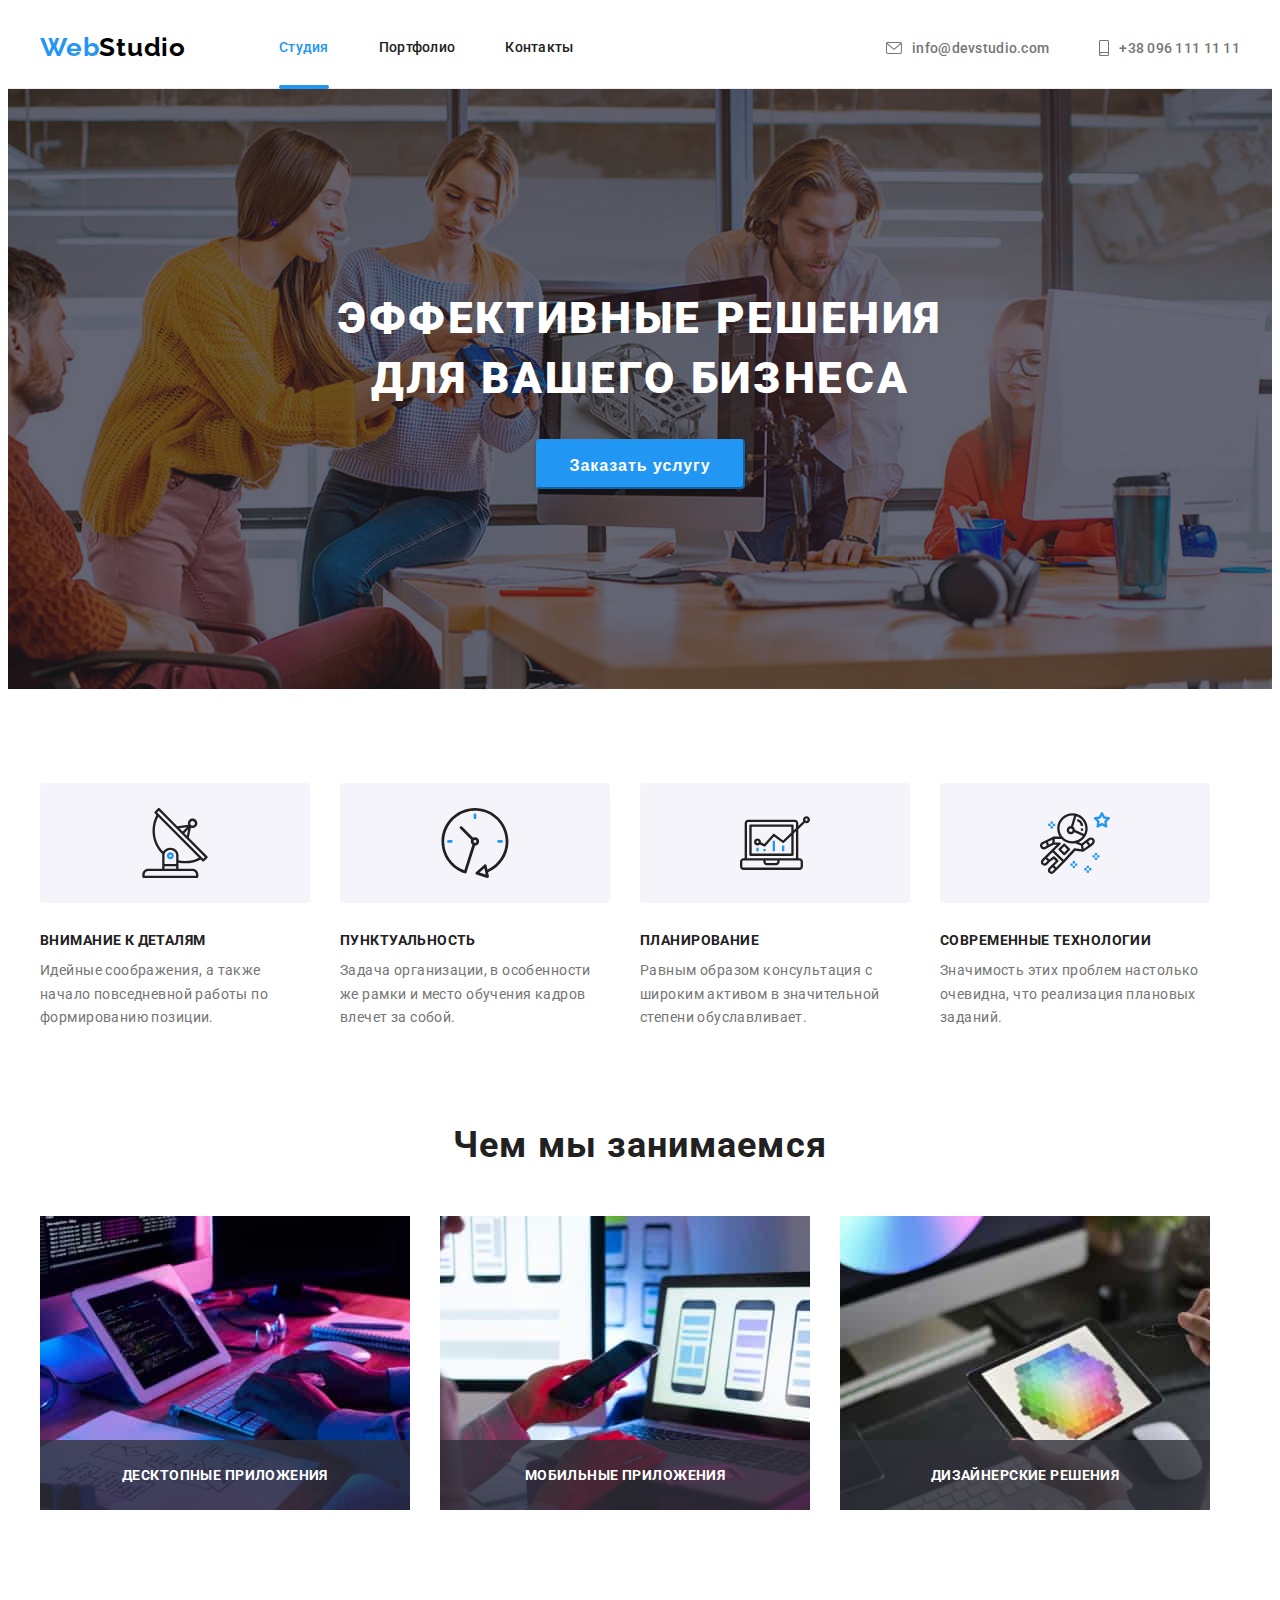
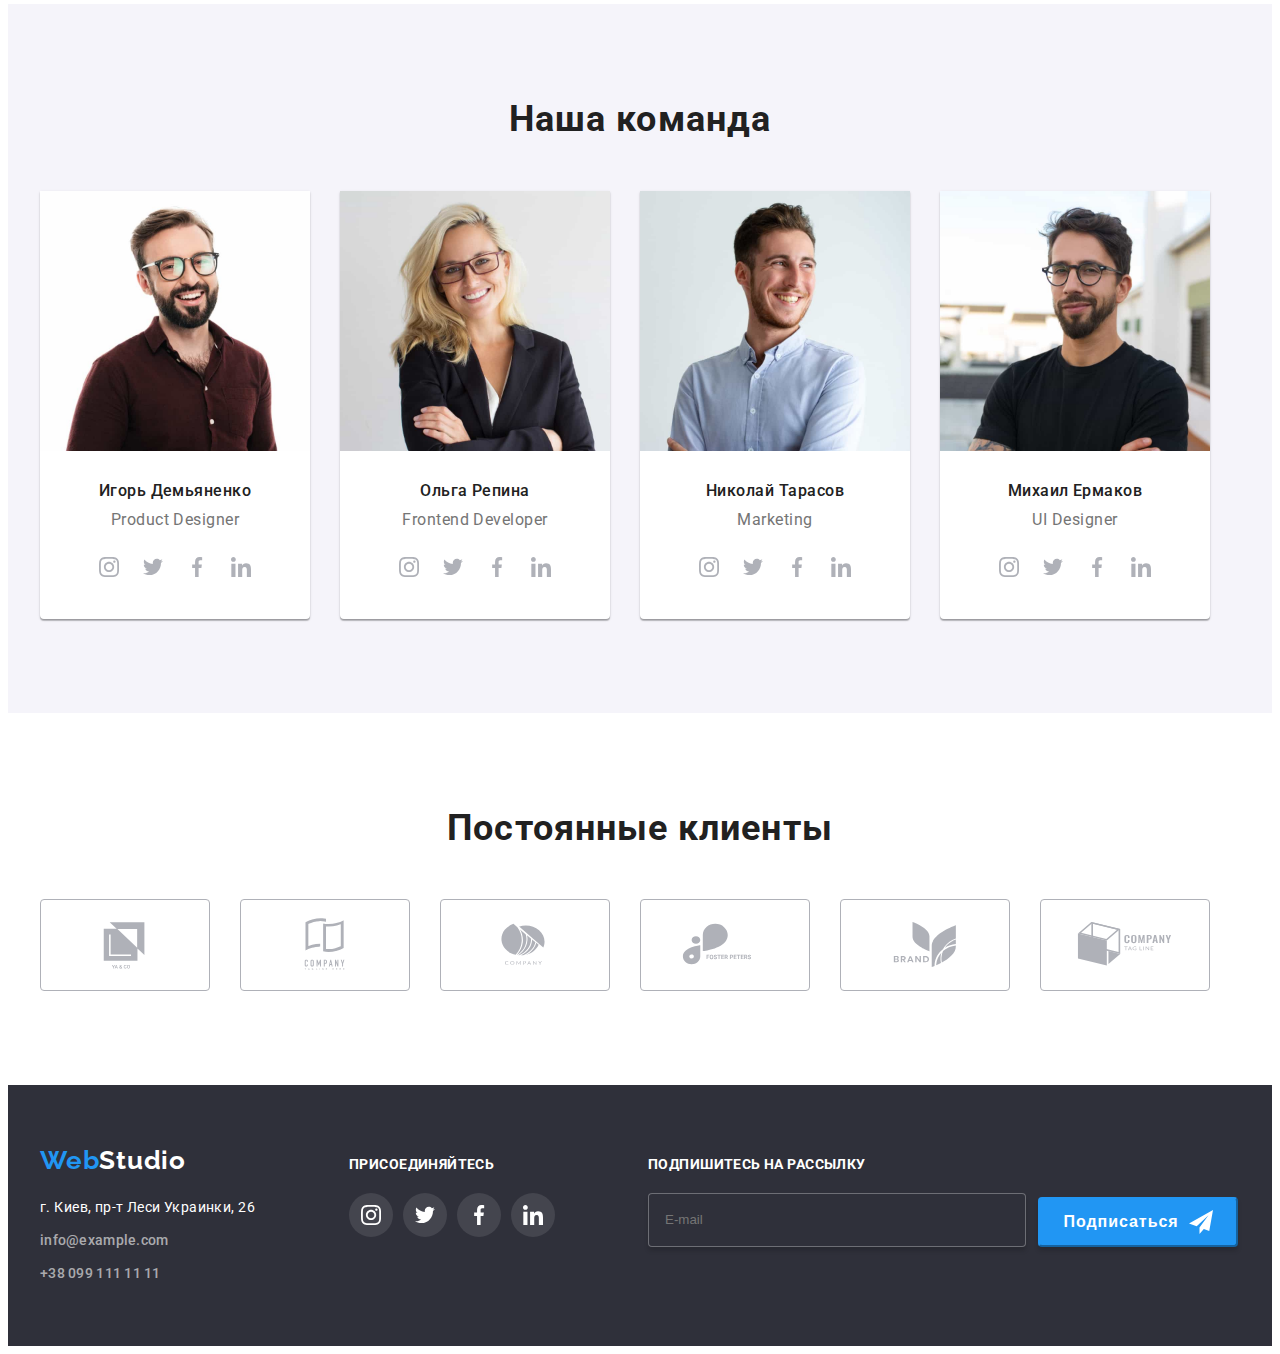
==== commit a697ac81: "try" ====
--- a/index.html
+++ b/index.html
@@ -13,15 +13,15 @@
     <link rel="stylesheet" href="https://cdnjs.cloudflare.com/ajax/libs/modern-normalize/1.1.0/modern-normalize.min.css"
         integrity="sha512-wpPYUAdjBVSE4KJnH1VR1HeZfpl1ub8YT/NKx4PuQ5NmX2tKuGu6U/JRp5y+Y8XG2tV+wKQpNHVUX03MfMFn9Q=="
         crossorigin="anonymous" referrerpolicy="no-referrer" />
-
-    <link rel="stylesheet" href="./css/styles.css">
+    <link rel="stylesheet" href="./css/main.min.css" />
+    <!-- <link rel="stylesheet" href="./css/styles.css"> -->
 </head>
 
 <body>
     <!--site navigation-->
     
-    <header class="header">
-    <div class="header__container container ">
+    <header class="page-header">
+    <div class="page-header__container container ">
         <nav class="navigation">
             <a class="logo link" href="./index.html">
                 <span class="logo__fisrtpart">Web</span><span class="logo__secondpart">Studio</span></a>
@@ -145,7 +145,7 @@
                     <div class="worker__description">
                         <h3 class="worker__name">Игорь Демьяненко</h3>
                         <p class="worker__text" lang="en">Product Designer</p>
-                        <ul class="socials worker__socials list">
+                        <ul class="social worker__socials list">
                             <li class="social__item">
                                 <a class="social__link link" href="">
                                     <svg class="social__icon social__icon--fill" width="20" height="20">
@@ -464,7 +464,6 @@
                     </svg>
                     <span class="checkbox__text">Соглашаюсь с рассылкой и принимаю <a  class="form__link link" href="">Условия договора</a></span>
                 </label>
-
                 <button class="form__button btn" type="submit">Отправить</button>
             </form>
         </div>
--- a/css/main.min.css
+++ b/css/main.min.css
@@ -0,0 +1,2 @@
+:root{--maine-title-color: #212121;--maine-text-color: #757575;--accent-color: #2196f3;--primary-white-color: #ffffff;--maine-background-color: #f5f4fa;--second-backgroud-color: #2f303a;--address-color: rgba(255, 255, 255, 0.6);--icon-color: #afb1b8;--animation-time: 250ms;--animation-timing-function: cubic-bezier(0.4, 0, 0.2, 1);--animation-delay: 0ms}body{font-family:"Roboto", sans-serif;color:var(--maine-text-color);background-color:var(--primary-white-color)}.container{width:1200px;margin-left:auto;margin-right:auto;padding-left:15px;padding-right:15px}h1,h2,h3,h4,h5,h6,p{margin:0px;padding:0px}ul{margin-top:0;margin-bottom:0;padding-left:0}img{display:block;max-width:100%;height:auto}.visually-hidden{position:absolute;width:1px;height:1px;margin:-1px;padding:0;overflow:hidden;border:0;clip:rect(0 0 0 0)}.section{padding-top:94px;padding-bottom:94px}.link{text-decoration:none}.list{list-style:none}.btn{cursor:pointer}.page-header{border-bottom:1px solid #ececec}.page-header__container{display:-webkit-box;display:-ms-flexbox;display:flex;-webkit-box-align:center;-ms-flex-align:center;align-items:center}.logo{margin-right:93px;font-family:"Raleway", sans-serif;font-weight:700;font-size:26px;line-height:1.2;letter-spacing:0.03em}.logo__fisrtpart{color:var(--accent-color)}.logo__secondpart{color:#000000}.navigation{display:-webkit-box;display:-ms-flexbox;display:flex;-webkit-box-align:center;-ms-flex-align:center;align-items:center;font-weight:500;font-size:14px;line-height:1.14;letter-spacing:0.02em}.navigation__list{display:-webkit-box;display:-ms-flexbox;display:flex}.navigation__item:not(:last-child){margin-right:50px}.navigation__item{position:relative}.navigation__link{display:block;padding-top:32px;padding-bottom:32px;color:var(--maine-title-color);-webkit-transition-property:color;transition-property:color;-webkit-transition-duration:var(--animation-time);transition-duration:var(--animation-time);-webkit-transition-timing-function:var(--animation-timing-function);transition-timing-function:var(--animation-timing-function);-webkit-transition-delay:var(--animation-delay);transition-delay:var(--animation-delay)}.navigation__link:hover,.navigation__link:focus{color:var(--accent-color)}.navigation__link--active{color:var(--accent-color)}.navigation__link--active:after{content:"";position:absolute;height:4px;width:100%;bottom:-1px;right:0px;background-color:var(--accent-color);border-radius:2px}.conacts{display:-webkit-box;display:-ms-flexbox;display:flex;margin-left:auto;-webkit-box-align:center;-ms-flex-align:center;align-items:center}.conacts__item{-webkit-box-pack:center;-ms-flex-pack:center;justify-content:center;-webkit-box-align:center;-ms-flex-align:center;align-items:center}.conacts__item:hover,.conacts__item:focus{color:var(--accent-color)}.conacts .contacts__item+.contacts__item{margin-left:50px}.contacts__link{display:-webkit-box;display:-ms-flexbox;display:flex;-webkit-box-align:center;-ms-flex-align:center;align-items:center;-webkit-box-pack:center;-ms-flex-pack:center;justify-content:center;font-weight:500;font-size:14px;line-height:16px;letter-spacing:0.02em;color:var(--maine-text-color);-webkit-transition-property:color;transition-property:color;-webkit-transition-duration:var(--animation-time);transition-duration:var(--animation-time);-webkit-transition-timing-function:var(--animation-timing-function);transition-timing-function:var(--animation-timing-function);-webkit-transition-delay:var(--animation-delay);transition-delay:var(--animation-delay)}.contacts__icon{margin-right:10px;fill:var(--maine-text-color);-webkit-transition-property:fill;transition-property:fill;-webkit-transition-duration:var(--animation-time);transition-duration:var(--animation-time);-webkit-transition-timing-function:var(--animation-timing-function);transition-timing-function:var(--animation-timing-function);-webkit-transition-delay:var(--animation-delay);transition-delay:var(--animation-delay)}.contacts__icon{-webkit-box-pack:center;-ms-flex-pack:center;justify-content:center;-webkit-box-align:center;-ms-flex-align:center;align-items:center}.contacts__link:hover,.contacts__link:focus{color:var(--accent-color)}.contacts__link:hover .contacts__icon,.contacts__link:focus .contacts__icon{fill:var(--accent-color)}.hero{display:-webkit-box;display:-ms-flexbox;display:flex;text-align:center;-webkit-box-align:center;-ms-flex-align:center;align-items:center;padding-top:200px;padding-bottom:200px;margin-left:auto;margin-right:auto;background-image:-webkit-gradient(linear, left top, left bottom, from(rgba(47,48,58,0.4)), to(rgba(47,48,58,0.4))),url("../images/background/hero.jpg");background-image:linear-gradient(rgba(47,48,58,0.4), rgba(47,48,58,0.4)),url("../images/background/hero.jpg");background-repeat:no-repeat;background-position:50% 50%;background-size:cover;max-width:1600px}.hero__title{margin:0 auto 30px;max-width:696px;font-weight:900;font-size:44px;line-height:1.36;letter-spacing:0.06em;text-transform:uppercase;color:var(--primary-white-color)}.hero__button{display:inline-block;border-radius:4px;padding:10px 32px;min-width:200px;height:50px;border-color:var(--accent-color);background-color:var(--accent-color);font-weight:700;font-size:16px;line-height:1.87;letter-spacing:0.06em;color:var(--primary-white-color);text-align:center;-webkit-box-shadow:0px 4px 4px rgba(0,0,0,0.15);box-shadow:0px 4px 4px rgba(0,0,0,0.15);-webkit-transition-property:background-color;transition-property:background-color;-webkit-transition-duration:var(--animation-time);transition-duration:var(--animation-time);-webkit-transition-timing-function:var(--animation-timing-function);transition-timing-function:var(--animation-timing-function);-webkit-transition-delay:var(--animation-delay);transition-delay:var(--animation-delay)}.hero__button:hover,.hero__button:focus{background-color:#188ce8}.features__list{display:-webkit-box;display:-ms-flexbox;display:flex}.features .features__item+.features__item{margin-left:30px}.features__item{width:270px}.features__icons{display:-webkit-box;display:-ms-flexbox;display:flex;-webkit-box-align:center;-ms-flex-align:center;align-items:center;-webkit-box-pack:center;-ms-flex-pack:center;justify-content:center;margin-bottom:30px;background-color:var(--maine-background-color);border-radius:4px;width:270px;height:120px}.features__description{margin-bottom:10px;font-weight:700;font-size:14px;line-height:1.14;letter-spacing:0.03em;text-transform:uppercase;color:var(--maine-title-color)}.features__text{font-size:14px;line-height:1.71;letter-spacing:0.03em}.about{padding-top:0px;padding-bottom:94px}.about__title{margin-bottom:50px;font-weight:700;font-size:36px;line-height:1.17;text-align:center;letter-spacing:0.03em;color:var(--maine-title-color)}.about__list{display:-webkit-box;display:-ms-flexbox;display:flex}.about__item{position:relative}.about__item:not(:last-child){margin-right:30px;min-width:370px}.about__discription{position:absolute;bottom:0;left:0;display:-webkit-box;display:-ms-flexbox;display:flex;-webkit-box-align:center;-ms-flex-align:center;align-items:center;-webkit-box-pack:center;-ms-flex-pack:center;justify-content:center;height:70px;width:100%;font-weight:700;font-size:14px;line-height:1.14;letter-spacing:0.03em;text-transform:uppercase;color:var(--primary-white-color);background-color:rgba(47,48,58,0.8)}.team{background-color:var(--maine-background-color)}.team__title{margin-bottom:50px;font-weight:700;font-size:36px;line-height:1.17;text-align:center;letter-spacing:0.03em;color:var(--maine-title-color)}.team__list{display:-webkit-box;display:-ms-flexbox;display:flex;font-size:16px;line-height:1.19;text-align:center;letter-spacing:0.03em;color:var(--maine-title-color)}.worker{max-width:270px;background-color:var(--primary-white-color);border-radius:0px 0px 4px 4px;-webkit-box-shadow:0px 1px 3px rgba(0,0,0,0.12),0px 1px 1px rgba(0,0,0,0.14),0px 2px 1px rgba(0,0,0,0.2);box-shadow:0px 1px 3px rgba(0,0,0,0.12),0px 1px 1px rgba(0,0,0,0.14),0px 2px 1px rgba(0,0,0,0.2)}.worker:not(:last-child){margin-right:30px}.worker__description{padding:30px}.worker__name{margin-bottom:10px;font-size:16px;font-weight:500}.worker__text{margin-bottom:16px;color:var(--maine-text-color)}.worker__socials{display:-webkit-box;display:-ms-flexbox;display:flex;-webkit-box-pack:center;-ms-flex-pack:center;justify-content:center}.social__link{display:-webkit-box;display:-ms-flexbox;display:flex;width:44px;height:44px;-webkit-box-align:center;-ms-flex-align:center;align-items:center;-webkit-box-pack:center;-ms-flex-pack:center;justify-content:center;border-radius:50%;background-color:var(--primary-white-color);-webkit-transition-property:background-color;transition-property:background-color;-webkit-transition-duration:var(--animation-time);transition-duration:var(--animation-time);-webkit-transition-timing-function:var(--animation-timing-function);transition-timing-function:var(--animation-timing-function);-webkit-transition-delay:var(--animation-delay);transition-delay:var(--animation-delay)}.social__link:hover,.social__link:focus{background-color:var(--accent-color)}.social__link:hover .social__icon,.social__link:focus .social__icon{fill:var(--primary-white-color)}.social__icon{-webkit-transition-property:fill;transition-property:fill;-webkit-transition-duration:var(--animation-time);transition-duration:var(--animation-time);-webkit-transition-timing-function:var(--animation-timing-function);transition-timing-function:var(--animation-timing-function);-webkit-transition-delay:var(--animation-delay);transition-delay:var(--animation-delay)}.social__icon--fill{fill:var(--icon-color)}.clients__title{margin-bottom:50px;font-weight:700;font-size:36px;line-height:1.17;text-align:center;letter-spacing:0.03em;color:var(--maine-title-color)}.clients__list{display:-webkit-box;display:-ms-flexbox;display:flex}.customer:not(:first-child){margin-left:30px}.customer__link{display:-webkit-box;display:-ms-flexbox;display:flex;width:170px;height:92px;-webkit-box-pack:center;-ms-flex-pack:center;justify-content:center;-webkit-box-align:center;-ms-flex-align:center;align-items:center;border:1px solid #afb1b8;-webkit-box-sizing:border-box;box-sizing:border-box;border-radius:4px;-webkit-transition-property:border-color;transition-property:border-color;-webkit-transition-duration:var(--animation-time);transition-duration:var(--animation-time);-webkit-transition-timing-function:var(--animation-timing-function);transition-timing-function:var(--animation-timing-function);-webkit-transition-delay:var(--animation-delay);transition-delay:var(--animation-delay)}.customer__icon{fill:var(--icon-color);-webkit-transition-property:fill;transition-property:fill;-webkit-transition-duration:var(--animation-time);transition-duration:var(--animation-time);-webkit-transition-timing-function:var(--animation-timing-function);transition-timing-function:var(--animation-timing-function);-webkit-transition-delay:var(--animation-delay);transition-delay:var(--animation-delay)}.customer__link:hover,.customer__link:focus,.customer__link:hover .customer__icon,.customer__link:focus .customer__icon{fill:var(--accent-color);border-color:var(--accent-color)}.features__list{display:-webkit-box;display:-ms-flexbox;display:flex}.features .features__item+.features__item{margin-left:30px}.features__item{width:270px}.features__icons{display:-webkit-box;display:-ms-flexbox;display:flex;-webkit-box-align:center;-ms-flex-align:center;align-items:center;-webkit-box-pack:center;-ms-flex-pack:center;justify-content:center;margin-bottom:30px;background-color:var(--maine-background-color);border-radius:4px;width:270px;height:120px}.features__description{margin-bottom:10px;font-weight:700;font-size:14px;line-height:1.14;letter-spacing:0.03em;text-transform:uppercase;color:var(--maine-title-color)}.features__text{font-size:14px;line-height:1.71;letter-spacing:0.03em}.footer{padding-top:60px;padding-bottom:60px;background-color:var(--second-backgroud-color)}.footer__container{display:-webkit-box;display:-ms-flexbox;display:flex;-webkit-box-align:baseline;-ms-flex-align:baseline;align-items:baseline}.footer__logo{display:block;margin-bottom:20px}.logo__secondpart--change{color:var(--primary-white-color)}.address{font-style:normal;font-weight:400;font-size:14px;line-height:1.71;letter-spacing:0.03em}.address__text{margin-bottom:9px;color:var(--primary-white-color)}.address__item:first-child{margin-bottom:9px}.address__link{font-weight:500;font-size:14px;line-height:16px;letter-spacing:0.02em;color:var(--address-color);-webkit-transition-property:color;transition-property:color;-webkit-transition-duration:var(--animation-time);transition-duration:var(--animation-time);-webkit-transition-timing-function:var(--animation-timing-function);transition-timing-function:var(--animation-timing-function);-webkit-transition-delay:var(--animation-delay);transition-delay:var(--animation-delay)}.address__link:hover,.address__link:focus{color:var(--accent-color)}.follow{margin-left:70px}.follow__title{margin-bottom:20px;font-weight:700;font-size:14px;line-height:1.14;letter-spacing:0.03em;text-transform:uppercase;color:var(--primary-white-color)}.follow__socials{display:-webkit-box;display:-ms-flexbox;display:flex}.socials__item:not(:last-child){margin-right:10px}.social__link--gray-background{display:-webkit-box;display:-ms-flexbox;display:flex;width:44px;height:44px;-webkit-box-align:center;-ms-flex-align:center;align-items:center;-webkit-box-pack:center;-ms-flex-pack:center;justify-content:center;border-radius:50%;background-color:rgba(255,255,255,0.1)}.social__icon--white-theme{fill:var(--primary-white-color);-webkit-transition-property:fill;transition-property:fill;-webkit-transition-duration:var(--animation-time);transition-duration:var(--animation-time);-webkit-transition-timing-function:var(--animation-timing-function);transition-timing-function:var(--animation-timing-function);-webkit-transition-delay:var(--animation-delay);transition-delay:var(--animation-delay)}.social__link:hover,.social__link:focus,.social__link:hover .footer-svg,.social__link:focus .footer-svg{fill:var(--primary-white-color)}.subscribe{display:-webkit-box;display:-ms-flexbox;display:flex;width:570px;margin-left:93px}.subscribe__title{-webkit-box-orient:vertical;-webkit-box-direction:normal;-ms-flex-direction:column;flex-direction:column;font-weight:700;font-size:14px;line-height:1.14;letter-spacing:0.03em;text-transform:uppercase;color:var(--primary-white-color)}.subscribe__input{width:358px;height:50px;margin-top:20px;padding-left:16px;color:var(--primary-white-color);border:1px solid rgba(255,255,255,0.3);border-radius:4px;-webkit-box-shadow:0px 4px 4px rgba(0,0,0,0.15);box-shadow:0px 4px 4px rgba(0,0,0,0.15);background-color:var(--second-backgroud-color);outline:transparent}.subscribe__input input::-webkit-input-placeholder{font-weight:400;font-size:16px;line-height:1.25;display:-webkit-box;display:flex;-webkit-box-align:center;align-items:center;letter-spacing:0.03em;color:rgba(255,255,255,0.6)}.subscribe__input input:-ms-input-placeholder{font-weight:400;font-size:16px;line-height:1.25;display:-ms-flexbox;display:flex;-ms-flex-align:center;align-items:center;letter-spacing:0.03em;color:rgba(255,255,255,0.6)}.subscribe__input input::-ms-input-placeholder{font-weight:400;font-size:16px;line-height:1.25;display:-ms-flexbox;display:flex;-ms-flex-align:center;align-items:center;letter-spacing:0.03em;color:rgba(255,255,255,0.6)}.subscribe__input input::placeholder{font-weight:400;font-size:16px;line-height:1.25;display:-webkit-box;display:-ms-flexbox;display:flex;-webkit-box-align:center;-ms-flex-align:center;align-items:center;letter-spacing:0.03em;color:rgba(255,255,255,0.6)}.subscribe__button{display:-webkit-box;display:-ms-flexbox;display:flex;-webkit-box-align:center;-ms-flex-align:center;align-items:center;-webkit-box-pack:center;-ms-flex-pack:center;justify-content:center;margin-top:auto;margin-left:12px;border-radius:4px;min-width:200px;height:50px;border-color:var(--accent-color);background-color:var(--accent-color);font-weight:700;font-size:16px;line-height:1.87;letter-spacing:0.06em;color:var(--primary-white-color);text-align:center;-webkit-box-shadow:0px 4px 4px rgba(0,0,0,0.15);box-shadow:0px 4px 4px rgba(0,0,0,0.15);-webkit-transition-property:background-color;transition-property:background-color;-webkit-transition-duration:var(--animation-time);transition-duration:var(--animation-time);-webkit-transition-timing-function:var(--animation-timing-function);transition-timing-function:var(--animation-timing-function);-webkit-transition-delay:var(--animation-delay);transition-delay:var(--animation-delay)}.subscribe__button:hover,.subscribe__button:focus{background-color:#188ce8}.subscribe__icon{margin-left:10px;fill:var(--primary-white-color)}.backdrop{position:fixed;top:0px;left:0px;width:100%;height:100%;background-color:rgba(0,0,0,0.2);-webkit-box-shadow:0px 4px 4px rgba(0,0,0,0.25);box-shadow:0px 4px 4px rgba(0,0,0,0.25);-webkit-transition:opacity 1000ms, visibility 1000ms;transition:opacity 1000ms, visibility 1000ms}.backdrop.is-hidden{opacity:0;visibility:hidden;pointer-events:none}.modal{position:absolute;top:50%;left:50%;-webkit-transform:translate(-50%, -50%);transform:translate(-50%, -50%);width:528px;height:581px;background-color:var(--primary-white-color);-webkit-box-shadow:0px 1px 3px rgba(0,0,0,0.12),0px 1px 1px rgba(0,0,0,0.14),0px 2px 1px rgba(0,0,0,0.2);box-shadow:0px 1px 3px rgba(0,0,0,0.12),0px 1px 1px rgba(0,0,0,0.14),0px 2px 1px rgba(0,0,0,0.2);border-radius:4px}.modal__button{position:absolute;top:8px;right:8px;width:30px;height:30px;border-radius:50%;background-color:var(--primary-white-color);border:1px solid rgba(0,0,0,0.1);cursor:pointer}.modal__icon{-webkit-transition-property:fill;transition-property:fill;-webkit-transition-duration:var(--animation-time);transition-duration:var(--animation-time);-webkit-transition-timing-function:var(--animation-timing-function);transition-timing-function:var(--animation-timing-function);-webkit-transition-delay:var(--animation-delay);transition-delay:var(--animation-delay)}.modal__button:hover,.modal__button:focus{fill:var(--accent-color)}.modal__icon:hover,.modal__icon:focus{fill:var(--accent-color)}.checkbox{display:-webkit-box;display:-ms-flexbox;display:flex;-webkit-box-align:center;-ms-flex-align:center;align-items:center;-webkit-box-pack:center;-ms-flex-pack:center;justify-content:center;margin-bottom:30px;cursor:pointer}.checkbox__icon{margin-right:7px;border:2px solid #212121;border-radius:2px;fill:transparent;-webkit-transition-property:fill, background-color, border-color;transition-property:fill, background-color, border-color;-webkit-transition-duration:var(--animation-time);transition-duration:var(--animation-time);-webkit-transition-timing-function:var(--animation-timing-function);transition-timing-function:var(--animation-timing-function);-webkit-transition-delay:var(--animation-delay);transition-delay:var(--animation-delay)}.checkbox__input{position:absolute;width:1px;height:1px;margin:-1px;padding:0;overflow:hidden;border:0;clip:rect(0 0 0 0)}.checkbox__input:checked+.checkbox__icon{background-color:var(--accent-color);fill:var(--primary-white-color);border-color:var(--accent-color)}.checkbox__text{text-align:center;font-size:14px;line-height:1.71;letter-spacing:0.03em;color:var(--maine-text-color)}.form{display:-webkit-box;display:-ms-flexbox;display:flex;-webkit-box-orient:vertical;-webkit-box-direction:normal;-ms-flex-direction:column;flex-direction:column;padding:40px}.form__title{margin-bottom:12px;font-weight:700;font-size:20px;line-height:1.15;text-align:center;letter-spacing:0.03em;color:var(--maine-title-color)}.form__label{display:-webkit-box;display:-ms-flexbox;display:flex;-webkit-box-orient:vertical;-webkit-box-direction:normal;-ms-flex-direction:column;flex-direction:column}.form__text{margin-bottom:4px;font-size:12px;line-height:1.17;letter-spacing:0.01em;color:var(--maine-text-color)}.form__label{cursor:pointer}.form__label:not(:last-child){margin-bottom:10px}.form__item{position:relative}.form__input{padding-left:42px;width:100%;height:40px;border:1px solid rgba(33,33,33,0.2);-webkit-box-sizing:border-box;box-sizing:border-box;border-radius:4px;cursor:pointer;outline:transparent;-webkit-transition-property:border-color;transition-property:border-color;-webkit-transition-duration:var(--animation-time);transition-duration:var(--animation-time);-webkit-transition-timing-function:var(--animation-timing-function);transition-timing-function:var(--animation-timing-function);-webkit-transition-delay:var(--animation-delay);transition-delay:var(--animation-delay)}.form__item:focus-within{border-color:var(--accent-color)}.form__input:hover,.form__input:focus{border-color:var(--accent-color)}.form__input:hover ~ .form__icon,.form__input:focus ~ .form__icon{fill:var(--accent-color)}.form__icon{position:absolute;top:50%;left:012px;-webkit-transform:translatey(-50%);transform:translatey(-50%);-webkit-transition-property:fill;transition-property:fill;-webkit-transition-duration:var(--animation-time);transition-duration:var(--animation-time);-webkit-transition-timing-function:var(--animation-timing-function);transition-timing-function:var(--animation-timing-function);-webkit-transition-delay:var(--animation-delay);transition-delay:var(--animation-delay)}.form__comments{cursor:pointer}.form__comment{margin-top:4px;resize:none;margin-bottom:20px;width:100%;height:120px;padding:12px 16px;border:1px solid rgba(33,33,33,0.2);-webkit-box-sizing:border-box;box-sizing:border-box;border-radius:4px;cursor:pointer;outline:transparent;-webkit-transition-property:border-color;transition-property:border-color;-webkit-transition-duration:var(--animation-time);transition-duration:var(--animation-time);-webkit-transition-timing-function:var(--animation-timing-function);transition-timing-function:var(--animation-timing-function);-webkit-transition-delay:var(--animation-delay);transition-delay:var(--animation-delay)}.form__comment:hover,.form__comment:focus{border-color:var(--accent-color)}.form__comments textarea::-webkit-input-placeholder{font-size:14px;line-height:1.14;letter-spacing:0.01em;color:rgba(117,117,117,0.5)}.form__comments textarea:-ms-input-placeholder{font-size:14px;line-height:1.14;letter-spacing:0.01em;color:rgba(117,117,117,0.5)}.form__comments textarea::-ms-input-placeholder{font-size:14px;line-height:1.14;letter-spacing:0.01em;color:rgba(117,117,117,0.5)}.form__comments textarea::placeholder{font-size:14px;line-height:1.14;letter-spacing:0.01em;color:rgba(117,117,117,0.5)}.form__link{-webkit-text-decoration-line:underline;text-decoration-line:underline;color:var(--accent-color)}.form__button{display:block;margin-left:auto;margin-right:auto;border-radius:4px;padding:10px 32px;width:200px;height:50px;border-color:var(--accent-color);background-color:var(--accent-color);font-weight:700;font-size:16px;line-height:1.87;letter-spacing:0.06em;color:var(--primary-white-color);text-align:center;-webkit-box-shadow:0px 4px 4px rgba(0,0,0,0.15);box-shadow:0px 4px 4px rgba(0,0,0,0.15);-webkit-transition-property:background-color;transition-property:background-color;-webkit-transition-duration:var(--animation-time);transition-duration:var(--animation-time);-webkit-transition-timing-function:var(--animation-timing-function);transition-timing-function:var(--animation-timing-function);-webkit-transition-delay:var(--animation-delay);transition-delay:var(--animation-delay)}.form__button:hover,.form__button:focus{background-color:#188ce8}.filters{display:-webkit-box;display:-ms-flexbox;display:flex;-webkit-box-pack:center;-ms-flex-pack:center;justify-content:center;margin-bottom:50px}.filters__item:not(:last-child){margin-right:8px}.filters__button{padding:6px 22px;border-radius:4px;border-color:transparent;font-family:Roboto;font-weight:500;font-size:16px;line-height:1.62;letter-spacing:0.03em;text-align:center;background-color:#f5f4fa;-webkit-transition-property:color, background-color, -webkit-box-shadow;transition-property:color, background-color, -webkit-box-shadow;transition-property:color, background-color, box-shadow;transition-property:color, background-color, box-shadow, -webkit-box-shadow;-webkit-transition-duration:var(--animation-time);transition-duration:var(--animation-time);-webkit-transition-timing-function:var(--animation-timing-function);transition-timing-function:var(--animation-timing-function);-webkit-transition-delay:var(--animation-delay);transition-delay:var(--animation-delay)}.filters__button:hover,.filters__button:focus{color:var(--primary-white-color);background-color:var(--accent-color);-webkit-box-shadow:0px 3px 1px rgba(0,0,0,0.1),0px 1px 2px rgba(0,0,0,0.08),0px 2px 2px rgba(0,0,0,0.12);box-shadow:0px 3px 1px rgba(0,0,0,0.1),0px 1px 2px rgba(0,0,0,0.08),0px 2px 2px rgba(0,0,0,0.12)}.projects__list{display:-webkit-box;display:-ms-flexbox;display:flex;-ms-flex-wrap:wrap;flex-wrap:wrap;margin-top:-30px;margin-left:-30px}.projects__item{display:block;-ms-flex-preferred-size:calc((100% - 30px) / 3);flex-basis:calc((100% - 30px) / 3);margin-left:30px;margin-top:30px;-webkit-box-sizing:border-box;box-sizing:border-box;max-width:370px}.projects__link{display:block;-webkit-transition-property:-webkit-box-shadow;transition-property:-webkit-box-shadow;transition-property:box-shadow;transition-property:box-shadow, -webkit-box-shadow;-webkit-transition-duration:250ms;transition-duration:250ms;-webkit-transition-timing-function:cubic-bezier(0.4, 0, 0.2, 1);transition-timing-function:cubic-bezier(0.4, 0, 0.2, 1);-webkit-transition-delay:0ms;transition-delay:0ms}.projects__link:hover,.projects__link:focus{-webkit-box-shadow:0px 1px 1px rgba(0,0,0,0.12),0px 4px 4px rgba(0,0,0,0.06),1px 4px 6px rgba(0,0,0,0.16);box-shadow:0px 1px 1px rgba(0,0,0,0.12),0px 4px 4px rgba(0,0,0,0.06),1px 4px 6px rgba(0,0,0,0.16)}.projects__link:hover .projects__hidden,.projects__link:focus .projects__hidden{-webkit-transform:translatey(0%);transform:translatey(0%)}.projects__thumb{position:relative;overflow:hidden}.projects__hidden{position:absolute;width:100%;height:100%;bottom:0;left:0;overflow:auto;-webkit-transform:translatey(100%);transform:translatey(100%);-webkit-transition:-webkit-transform;transition:-webkit-transform;transition:transform;transition:transform, -webkit-transform;-webkit-transition-duration:var(--animation-time);transition-duration:var(--animation-time);-webkit-transition-timing-function:var(--animation-timing-function);transition-timing-function:var(--animation-timing-function);-webkit-transition-delay:var(--animation-delay);transition-delay:var(--animation-delay);display:-webkit-box;display:-ms-flexbox;display:flex;-webkit-box-align:center;-ms-flex-align:center;align-items:center;padding-left:24px;padding-right:24px;font-weight:400;font-size:18px;line-height:1.56;letter-spacing:0.03em;color:var(--primary-white-color);background-color:rgba(33,150,243,0.9)}.projects__content{padding:20px 24px;border-right:1px solid #eeeeee;border-bottom:1px solid #eeeeee;border-left:1px solid #eeeeee}.projects__discription{margin-bottom:4px;font-weight:700;font-size:18px;line-height:2;letter-spacing:0.06em;color:var(--maine-title-color)}.projects__text{font-size:16px;line-height:1.87;letter-spacing:0.03em;color:var(--maine-text-color)}
+/*# sourceMappingURL=main.min.css.map */--- a/css/styles.css
+++ b/css/styles.css
@@ -79,11 +79,11 @@
 
 /*------header------ */
 
-.header {
+.page-header {
   border-bottom: 1px solid #ececec;
 }
 
-.header__container {
+.page-header__container {
   display: flex;
   align-items: center;
 }
@@ -625,7 +625,7 @@
   display: flex;
 }
 
-.socials__item:not(:last-child) {
+.social__item:not(:last-child) {
   margin-right: 10px;
 }
 
